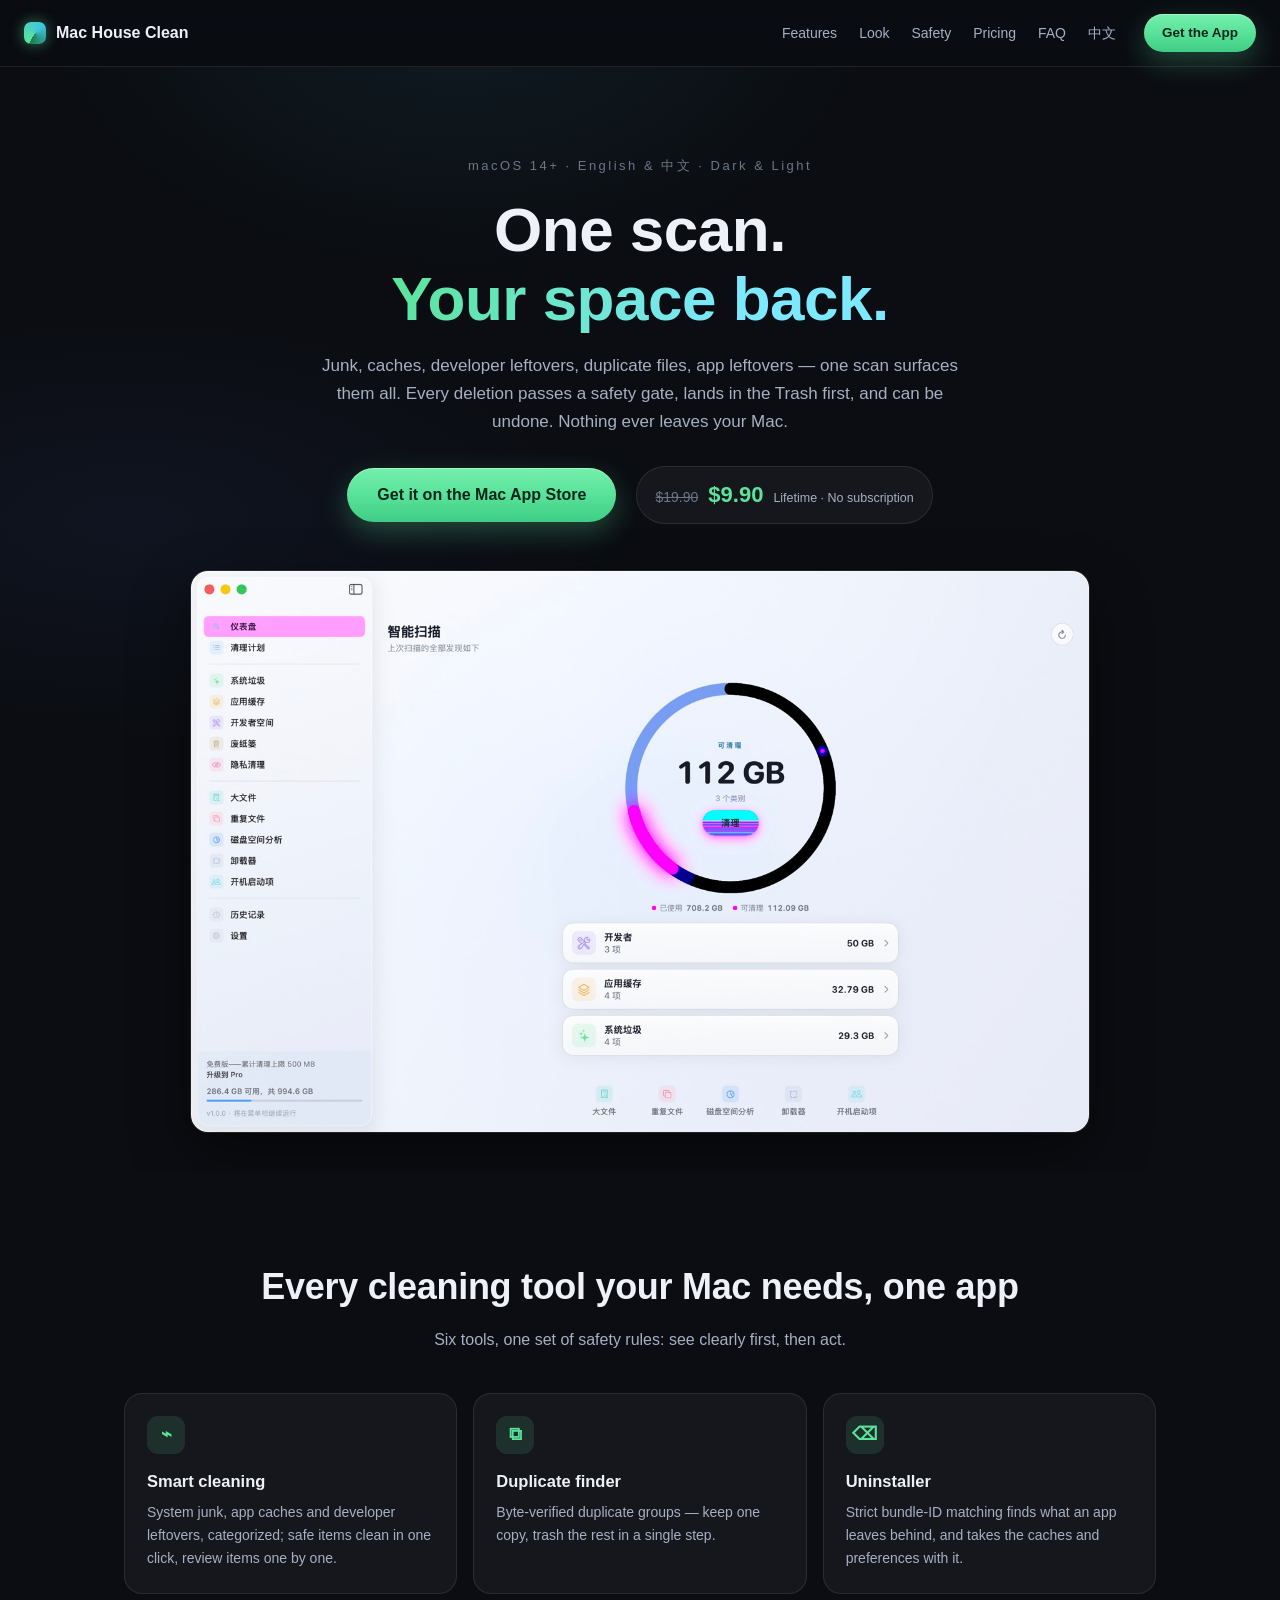
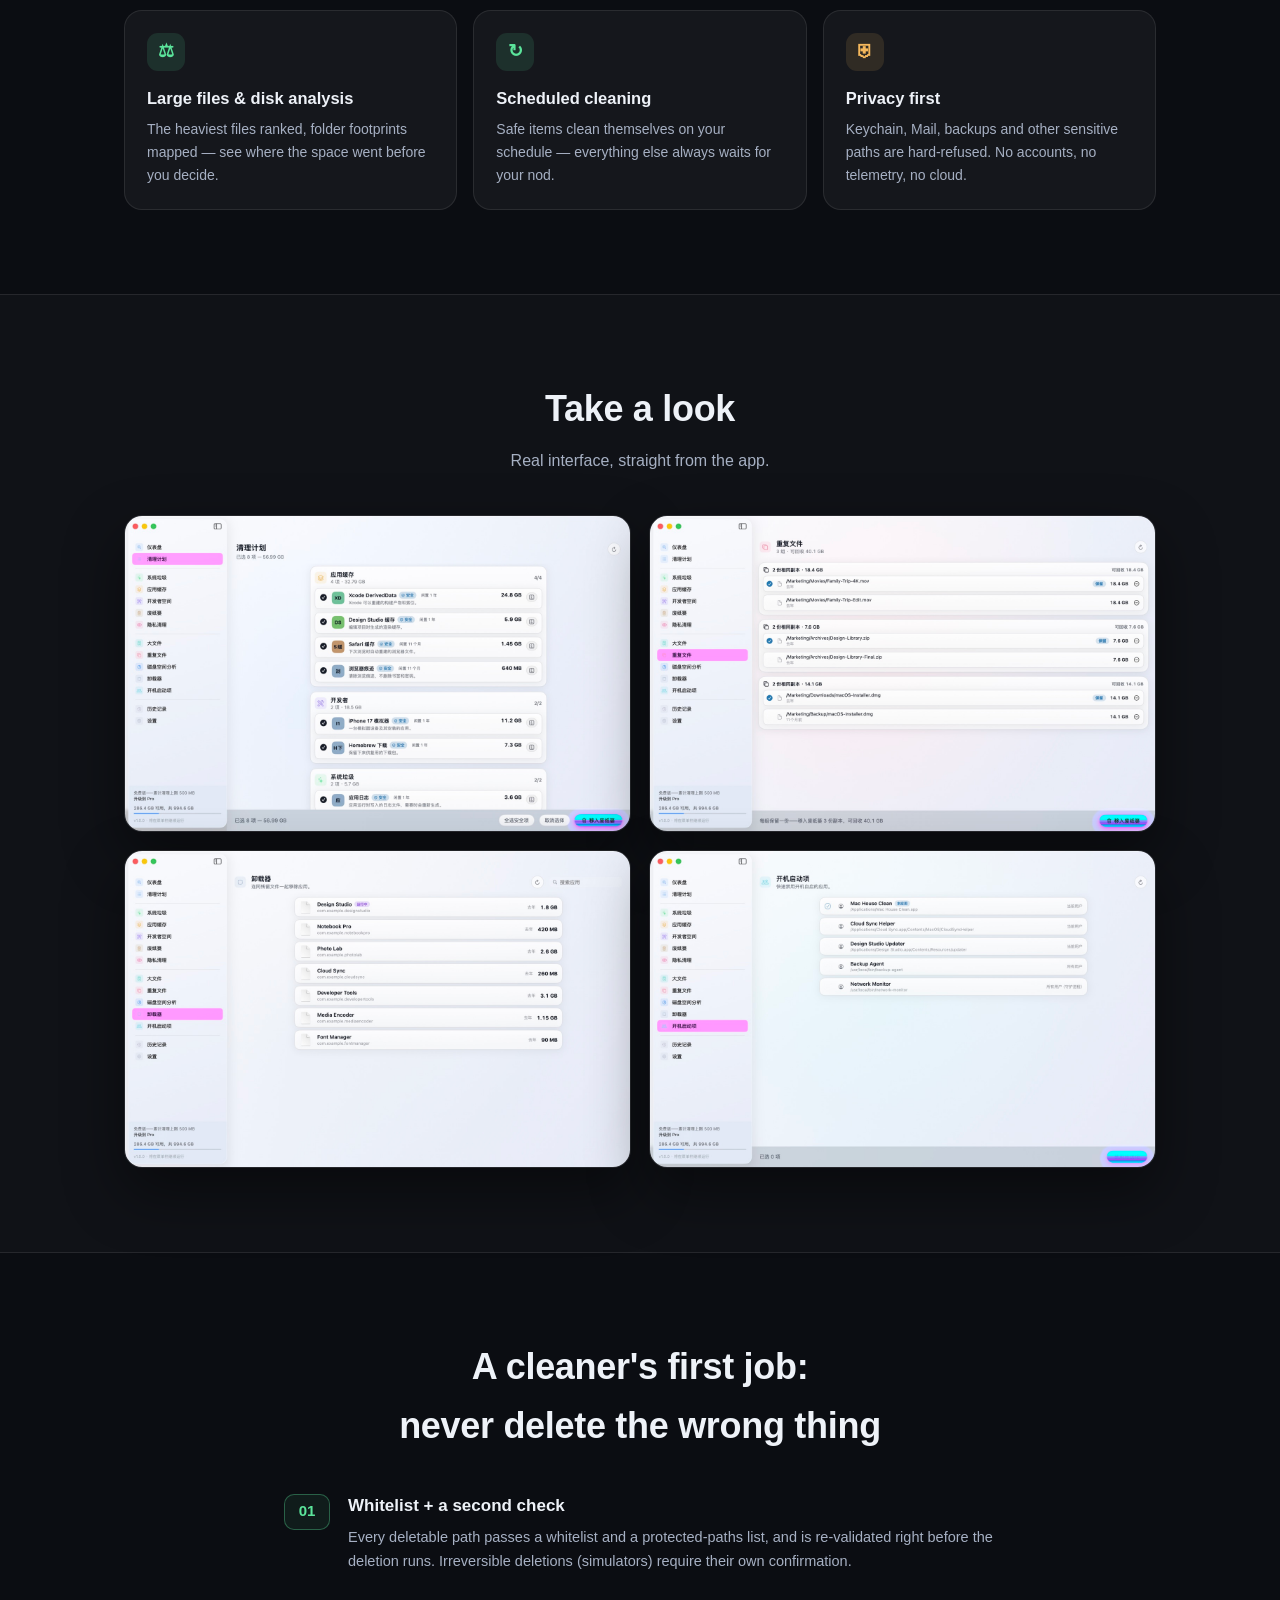
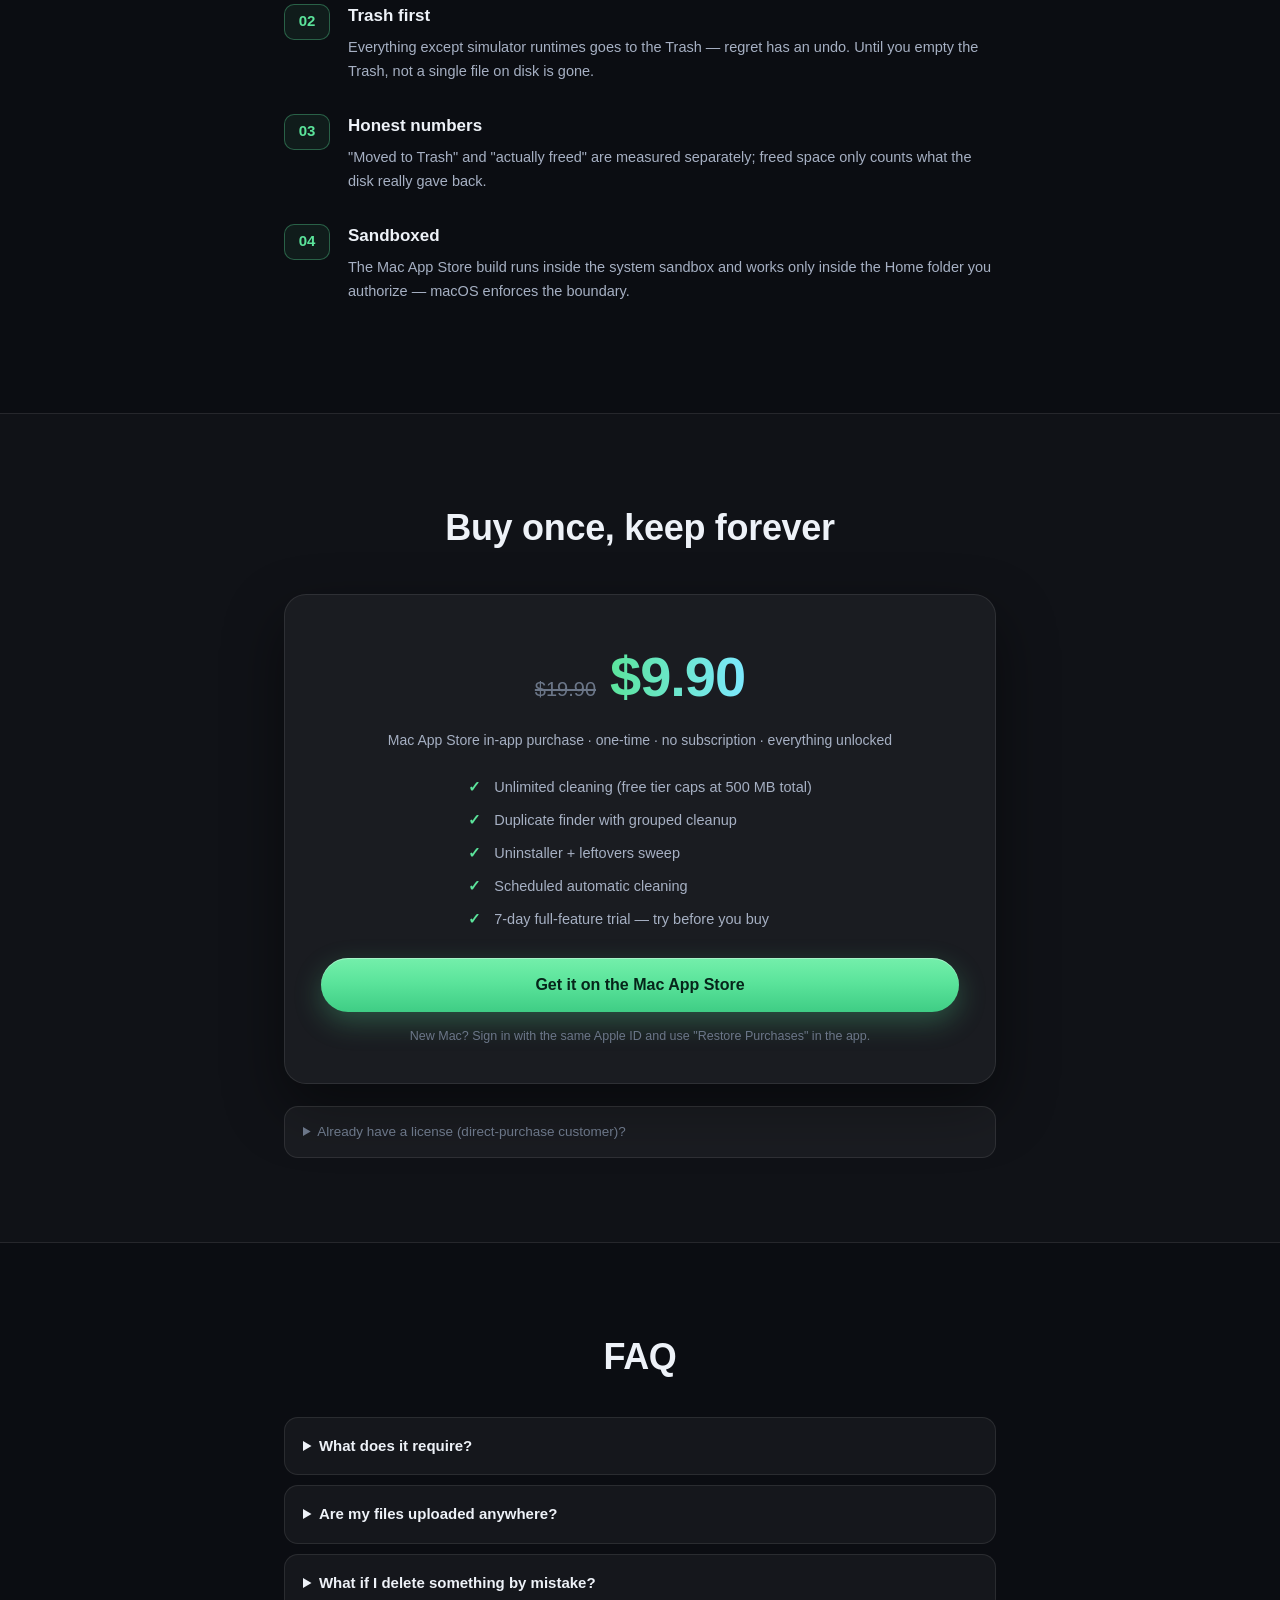
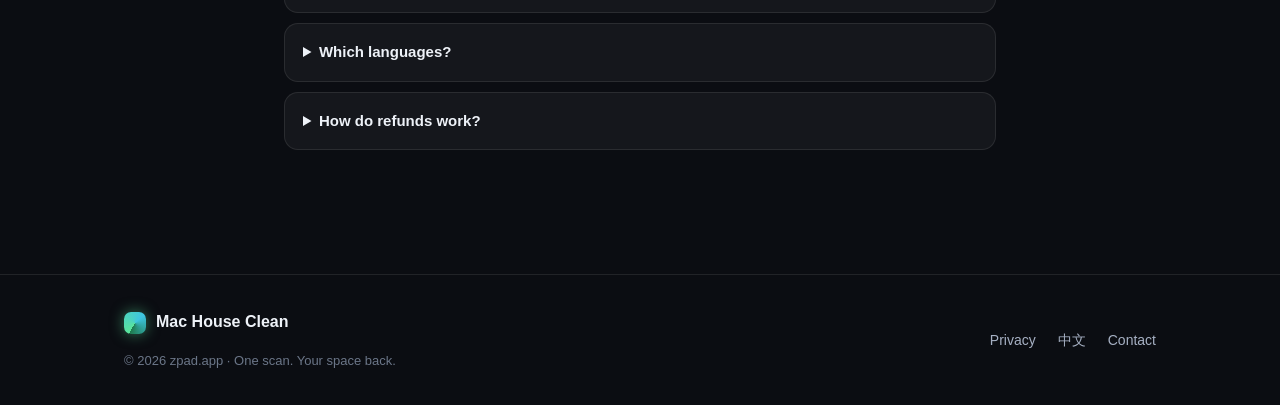
==== en/index.html @ c5e991d0 "site: English edition (en/index + en/privacy), language switcher + hreflang" ====
<!DOCTYPE html>
<html lang="en">
<head>
<meta charset="UTF-8">
<meta name="viewport" content="width=device-width, initial-scale=1.0">
<title>Mac House Clean — One scan. Your space back.</title>
<meta name="description" content="Mac House Clean is a safety-first macOS cleaner: junk & caches, duplicate files, app leftovers and startup items in one scan. $9.90 once, yours forever. Your data never leaves your Mac.">
<link rel="stylesheet" href="../style.css">
<link rel="icon" href="../assets/favicon.svg" type="image/svg+xml">
<link rel="alternate" hreflang="zh-CN" href="https://house-clean.zpad.app/">
<link rel="alternate" hreflang="en" href="https://house-clean.zpad.app/en/">
<link rel="alternate" hreflang="x-default" href="https://house-clean.zpad.app/">
</head>
<body>

<nav class="nav">
  <a class="brand" href="#top">
    <span class="brand-mark" aria-hidden="true"></span>
    <span>Mac House Clean</span>
  </a>
  <div class="nav-links">
    <a href="#features">Features</a>
    <a href="#shots">Look</a>
    <a href="#safety">Safety</a>
    <a href="#pricing">Pricing</a>
    <a href="#faq">FAQ</a>
    <a href="../">中文</a>
  </div>
  <a class="btn btn-primary btn-sm" href="#pricing">Get the App</a>
</nav>

<header class="hero" id="top">
  <div class="hero-glow" aria-hidden="true"></div>
  <div class="container hero-inner">
    <p class="eyebrow">macOS 14+ · English &amp; 中文 · Dark &amp; Light</p>
    <h1>One scan.<br><span class="grad">Your space back.</span></h1>
    <p class="lede">Junk, caches, developer leftovers, duplicate files, app leftovers — one scan surfaces them all.
    Every deletion passes a safety gate, lands in the Trash first, and can be undone. Nothing ever leaves your Mac.</p>
    <div class="hero-cta">
      <!-- TODO(app-store): replace with the real App Store link once approved -->
      <a class="btn btn-primary btn-lg" href="https://apps.apple.com/app/machouseclean" rel="noopener">
        Get it on the Mac App Store
      </a>
      <span class="price-badge">
        <s>$19.90</s><strong>$9.90</strong><em>Lifetime · No subscription</em>
      </span>
    </div>
    <figure class="hero-shot">
      <img src="../assets/01-dashboard.jpg" alt="Mac House Clean main window: a central ring gauge showing disk usage and cleanable space" width="1440" height="900" loading="eager">
    </figure>
  </div>
</header>

<main>

<section class="section" id="features">
  <div class="container">
    <h2>Every cleaning tool your Mac needs, one app</h2>
    <p class="section-sub">Six tools, one set of safety rules: see clearly first, then act.</p>
    <div class="grid features">
      <article class="card">
        <div class="icon mint">⌁</div>
        <h3>Smart cleaning</h3>
        <p>System junk, app caches and developer leftovers, categorized; safe items clean in one click, review items one by one.</p>
      </article>
      <article class="card">
        <div class="icon mint">⧉</div>
        <h3>Duplicate finder</h3>
        <p>Byte-verified duplicate groups — keep one copy, trash the rest in a single step.</p>
      </article>
      <article class="card">
        <div class="icon mint">⌫</div>
        <h3>Uninstaller</h3>
        <p>Strict bundle-ID matching finds what an app leaves behind, and takes the caches and preferences with it.</p>
      </article>
      <article class="card">
        <div class="icon mint">⚖</div>
        <h3>Large files &amp; disk analysis</h3>
        <p>The heaviest files ranked, folder footprints mapped — see where the space went before you decide.</p>
      </article>
      <article class="card">
        <div class="icon mint">↻</div>
        <h3>Scheduled cleaning</h3>
        <p>Safe items clean themselves on your schedule — everything else always waits for your nod.</p>
      </article>
      <article class="card">
        <div class="icon amber">⛨</div>
        <h3>Privacy first</h3>
        <p>Keychain, Mail, backups and other sensitive paths are hard-refused. No accounts, no telemetry, no cloud.</p>
      </article>
    </div>
  </div>
</section>

<section class="section section-alt" id="shots">
  <div class="container">
    <h2>Take a look</h2>
    <p class="section-sub">Real interface, straight from the app.</p>
    <div class="shots">
      <figure class="shot"><img src="../assets/02-clean-plan.jpg" alt="Clean plan: cleanable items and sizes grouped by category" loading="lazy"></figure>
      <figure class="shot"><img src="../assets/05-duplicates.jpg" alt="Duplicates: byte-verified grouped list" loading="lazy"></figure>
      <figure class="shot"><img src="../assets/06-uninstaller.jpg" alt="Uninstaller: app list with leftover-file preview" loading="lazy"></figure>
      <figure class="shot"><img src="../assets/07-startup-items.jpg" alt="Startup items: launch-service toggles" loading="lazy"></figure>
    </div>
  </div>
</section>

<section class="section" id="safety">
  <div class="container narrow">
    <h2>A cleaner's first job:<br>never delete the wrong thing</h2>
    <ol class="safety-list">
      <li>
        <h3>Whitelist + a second check</h3>
        <p>Every deletable path passes a whitelist and a protected-paths list, and is re-validated right before the deletion runs. Irreversible deletions (simulators) require their own confirmation.</p>
      </li>
      <li>
        <h3>Trash first</h3>
        <p>Everything except simulator runtimes goes to the Trash — regret has an undo. Until you empty the Trash, not a single file on disk is gone.</p>
      </li>
      <li>
        <h3>Honest numbers</h3>
        <p>"Moved to Trash" and "actually freed" are measured separately; freed space only counts what the disk really gave back.</p>
      </li>
      <li>
        <h3>Sandboxed</h3>
        <p>The Mac App Store build runs inside the system sandbox and works only inside the Home folder you authorize — macOS enforces the boundary.</p>
      </li>
    </ol>
  </div>
</section>

<section class="section section-alt" id="pricing">
  <div class="container narrow">
    <h2>Buy once, keep forever</h2>
    <div class="pricing-card">
      <div class="pricing-price">
        <s class="anchor">$19.90</s>
        <span class="now">$9.90</span>
      </div>
      <p class="pricing-note">Mac App Store in-app purchase · one-time · no subscription · everything unlocked</p>
      <ul class="pricing-list">
        <li>Unlimited cleaning (free tier caps at 500 MB total)</li>
        <li>Duplicate finder with grouped cleanup</li>
        <li>Uninstaller + leftovers sweep</li>
        <li>Scheduled automatic cleaning</li>
        <li>7-day full-feature trial — try before you buy</li>
      </ul>
      <!-- TODO(app-store): replace with the real App Store link once approved -->
      <a class="btn btn-primary btn-lg btn-block" href="https://apps.apple.com/app/machouseclean" rel="noopener">Get it on the Mac App Store</a>
      <p class="pricing-fine">New Mac? Sign in with the same Apple ID and use "Restore Purchases" in the app.</p>
    </div>
    <details class="license-hint">
      <summary>Already have a license (direct-purchase customer)?</summary>
      <p>Open the app → Settings → License, expand "Already have a license?", send the displayed <strong>device code</strong> to support to receive your key, then paste it to activate. The key is bound to that Mac's device code only.</p>
    </details>
  </div>
</section>

<section class="section" id="faq">
  <div class="container narrow">
    <h2>FAQ</h2>
    <div class="faq">
      <details>
        <summary>What does it require?</summary>
        <p>macOS 14 (Sonoma) or later, Apple Silicon or Intel.</p>
      </details>
      <details>
        <summary>Are my files uploaded anywhere?</summary>
        <p>No. The app has no data-collection network calls; scanning, cleaning and history all happen on your machine. Purchases go through Apple's App Store — we never see your payment details.</p>
      </details>
      <details>
        <summary>What if I delete something by mistake?</summary>
        <p>Nearly everything goes to the Trash first — drag it back out. Only iOS simulator runtimes (rebuilt on demand) are deleted directly, each with its own explicit confirmation.</p>
      </details>
      <details>
        <summary>Which languages?</summary>
        <p>English and Simplified Chinese, following your system language.</p>
      </details>
      <details>
        <summary>How do refunds work?</summary>
        <p>Purchases go through the App Store, so refunds follow Apple's standard process: reportaproblem.apple.com.</p>
      </details>
    </div>
  </div>
</section>

</main>

<footer class="footer">
  <div class="container footer-inner">
    <div>
      <a class="brand" href="#top">
        <span class="brand-mark" aria-hidden="true"></span>
        <span>Mac House Clean</span>
      </a>
      <p class="footer-note">© 2026 zpad.app · One scan. Your space back.</p>
    </div>
    <div class="footer-links">
      <a href="privacy.html">Privacy</a>
      <a href="../">中文</a>
      <!-- TODO(contact): replace with the real support email -->
      <a href="mailto:support@zpad.app">Contact</a>
    </div>
  </div>
</footer>

</body>
</html>
---- style.css ----
/* Mac House Clean — house-clean.zpad.app
   深空画布 + 薄荷强调，与 App 内设计语言一致。 */

:root {
  --space: #0b0d12;
  --space-2: #11141c;
  --panel: rgba(255, 255, 255, 0.045);
  --panel-strong: rgba(255, 255, 255, 0.08);
  --hairline: rgba(255, 255, 255, 0.09);
  --text: #eef2f8;
  --text-dim: #a6b0c3;
  --text-faint: #6b7688;
  --mint: #5be49b;
  --mint-deep: #1e7a4c;
  --amber: #f5b85c;
  --radius: 18px;
  --shadow: 0 24px 60px rgba(0, 0, 0, 0.45);
}

* { box-sizing: border-box; }

html { scroll-behavior: smooth; }

body {
  margin: 0;
  background:
    radial-gradient(1200px 500px at 70% -10%, rgba(91, 228, 155, 0.09), transparent 60%),
    radial-gradient(900px 400px at 10% 10%, rgba(74, 111, 220, 0.07), transparent 55%),
    var(--space);
  color: var(--text);
  font-family: -apple-system, BlinkMacSystemFont, "SF Pro Text", "PingFang SC",
    "Hiragino Sans GB", "Microsoft YaHei", "Segoe UI", sans-serif;
  line-height: 1.65;
  -webkit-font-smoothing: antialiased;
}

.container { max-width: 1080px; margin: 0 auto; padding: 0 24px; }
.container.narrow { max-width: 760px; }

/* ---------- Nav ---------- */

.nav {
  position: sticky; top: 0; z-index: 20;
  display: flex; align-items: center; gap: 28px;
  padding: 14px 24px;
  background: rgba(11, 13, 18, 0.72);
  backdrop-filter: blur(18px);
  -webkit-backdrop-filter: blur(18px);
  border-bottom: 1px solid var(--hairline);
}

.brand {
  display: inline-flex; align-items: center; gap: 10px;
  color: var(--text); text-decoration: none; font-weight: 700;
}

.brand-mark {
  width: 22px; height: 22px; border-radius: 7px;
  background: conic-gradient(from 210deg, var(--mint), #3ec5e0 55%, var(--mint-deep));
  box-shadow: 0 0 14px rgba(91, 228, 155, 0.5);
}

.nav-links { display: flex; gap: 22px; margin-left: auto; }
.nav-links a { color: var(--text-dim); text-decoration: none; font-size: 14px; }
.nav-links a:hover { color: var(--text); }

/* ---------- Buttons ---------- */

.btn {
  display: inline-flex; align-items: center; justify-content: center;
  border-radius: 999px; text-decoration: none; font-weight: 600;
  transition: transform 0.18s ease, box-shadow 0.18s ease, background 0.18s ease;
}

.btn-primary {
  color: #06251a;
  background: linear-gradient(180deg, #74efab, var(--mint) 45%, #3fcd85);
  box-shadow: 0 1px 0 rgba(255, 255, 255, 0.35) inset,
    0 10px 28px rgba(91, 228, 155, 0.28);
}
.btn-primary:hover { transform: translateY(-1px); box-shadow: 0 1px 0 rgba(255,255,255,0.4) inset, 0 14px 34px rgba(91, 228, 155, 0.4); }

.btn-sm { padding: 8px 18px; font-size: 13.5px; }
.btn-lg { padding: 14px 30px; font-size: 16px; }
.btn-block { width: 100%; }

/* ---------- Hero ---------- */

.hero { position: relative; overflow: hidden; padding: 88px 0 40px; }

.hero-glow {
  position: absolute; inset: -40% -20% auto; height: 640px; pointer-events: none;
  background:
    radial-gradient(420px 300px at 62% 34%, rgba(91, 228, 155, 0.16), transparent 70%),
    radial-gradient(600px 380px at 40% 60%, rgba(62, 197, 224, 0.08), transparent 70%);
}

.hero-inner { position: relative; text-align: center; }

.eyebrow {
  margin: 0 0 18px; color: var(--text-faint);
  font-size: 13px; letter-spacing: 2.5px;
}

h1 {
  margin: 0 0 18px; font-size: clamp(38px, 6vw, 62px);
  line-height: 1.12; font-weight: 800; letter-spacing: -0.5px;
}

.grad {
  background: linear-gradient(92deg, var(--mint), #7de9ff 70%);
  -webkit-background-clip: text; background-clip: text; color: transparent;
}

.lede {
  margin: 0 auto 30px; max-width: 640px;
  color: var(--text-dim); font-size: 17px;
}

.hero-cta { display: flex; align-items: center; justify-content: center; gap: 20px; flex-wrap: wrap; }

.price-badge {
  display: inline-flex; align-items: baseline; gap: 10px;
  padding: 10px 18px; border-radius: 999px;
  background: var(--panel); border: 1px solid var(--hairline);
  font-size: 14px;
}
.price-badge s { color: var(--text-faint); }
.price-badge strong { color: var(--mint); font-size: 22px; }
.price-badge em { color: var(--text-dim); font-style: normal; font-size: 12.5px; }

.hero-shot { margin: 46px auto 0; max-width: 900px; }
.hero-shot img, .shot img {
  display: block; width: 100%; height: auto;
  border-radius: var(--radius);
  border: 1px solid var(--hairline);
  box-shadow: var(--shadow);
}

/* ---------- Sections ---------- */

.section { padding: 84px 0; }
.section-alt { background: rgba(255, 255, 255, 0.018); border-block: 1px solid var(--hairline); }

h2 {
  margin: 0 0 10px; font-size: clamp(26px, 3.4vw, 36px);
  font-weight: 800; letter-spacing: -0.3px; text-align: center;
}

.section-sub { margin: 0 0 40px; text-align: center; color: var(--text-dim); }

/* Features */

.grid.features {
  display: grid; grid-template-columns: repeat(3, 1fr); gap: 16px;
}

.card {
  background: var(--panel);
  border: 1px solid var(--hairline);
  border-radius: var(--radius);
  padding: 22px;
  transition: background 0.2s ease, transform 0.2s ease;
}
.card:hover { background: var(--panel-strong); transform: translateY(-2px); }

.card h3 { margin: 14px 0 6px; font-size: 16.5px; }
.card p { margin: 0; color: var(--text-dim); font-size: 14px; }

.icon {
  width: 38px; height: 38px; border-radius: 11px;
  display: flex; align-items: center; justify-content: center;
  font-size: 18px; font-weight: 700;
}
.icon.mint { color: var(--mint); background: rgba(91, 228, 155, 0.12); }
.icon.amber { color: var(--amber); background: rgba(245, 184, 92, 0.12); }

/* Shots */

.shots { display: grid; grid-template-columns: 1fr 1fr; gap: 18px; }
.shot { margin: 0; }

/* Safety */

.safety-list { margin: 36px 0 0; padding: 0; list-style: none; counter-reset: item; }
.safety-list li {
  counter-increment: item;
  position: relative; padding: 0 0 26px 64px;
}
.safety-list li::before {
  content: counter(item, decimal-leading-zero);
  position: absolute; left: 0; top: 2px;
  font-size: 15px; font-weight: 800; color: var(--mint);
  border: 1px solid rgba(91, 228, 155, 0.35); border-radius: 10px;
  width: 44px; height: 34px; display: flex; align-items: center; justify-content: center;
  background: rgba(91, 228, 155, 0.07);
}
.safety-list h3 { margin: 2px 0 6px; font-size: 17px; }
.safety-list p { margin: 0; color: var(--text-dim); font-size: 14.5px; }

/* Pricing */

.pricing-card {
  margin-top: 36px; padding: 36px;
  background: var(--panel); border: 1px solid var(--hairline);
  border-radius: 22px; box-shadow: var(--shadow);
  text-align: center;
}

.pricing-price { display: flex; align-items: baseline; justify-content: center; gap: 14px; }
.pricing-price .anchor { color: var(--text-faint); font-size: 20px; }
.pricing-price .now {
  font-size: 56px; font-weight: 800; letter-spacing: -1px;
  background: linear-gradient(92deg, var(--mint), #7de9ff);
  -webkit-background-clip: text; background-clip: text; color: transparent;
}

.pricing-note { margin: 6px 0 22px; color: var(--text-dim); font-size: 14px; }

.pricing-list {
  margin: 0 auto 26px; padding: 0; list-style: none;
  display: inline-grid; gap: 9px; text-align: left; font-size: 14.5px;
}
.pricing-list li { padding-left: 26px; position: relative; color: var(--text-dim); }
.pricing-list li::before {
  content: "✓"; position: absolute; left: 0; color: var(--mint); font-weight: 700;
}

.pricing-fine { margin: 14px 0 0; color: var(--text-faint); font-size: 12.5px; }

.license-hint { margin-top: 22px; text-align: left; }
.license-hint summary {
  cursor: pointer; color: var(--text-faint); font-size: 13.5px;
  padding: 10px 0;
}
.license-hint summary:hover { color: var(--text-dim); }
.license-hint p { margin: 0 0 10px; color: var(--text-dim); font-size: 14px; }
.license-hint strong { color: var(--text); }

/* FAQ */

.faq { margin-top: 30px; display: grid; gap: 10px; }
.faq details, .license-hint {
  background: var(--panel); border: 1px solid var(--hairline); border-radius: 14px;
  padding: 4px 18px;
}
.faq summary { cursor: pointer; font-weight: 600; font-size: 15px; padding: 12px 0; }
.faq summary:hover { color: var(--mint); }
.faq p { margin: 0 0 14px; color: var(--text-dim); font-size: 14.5px; }

/* Footer */

.footer { border-top: 1px solid var(--hairline); padding: 34px 0; margin-top: 40px; }
.footer-inner { display: flex; align-items: center; justify-content: space-between; gap: 20px; flex-wrap: wrap; }
.footer-note { margin: 8px 0 0; color: var(--text-faint); font-size: 13px; }
.footer-links { display: flex; gap: 22px; }
.footer-links a { color: var(--text-dim); text-decoration: none; font-size: 14px; }
.footer-links a:hover { color: var(--text); }

/* ---------- Responsive ---------- */

@media (max-width: 860px) {
  .grid.features { grid-template-columns: 1fr 1fr; }
  .shots { grid-template-columns: 1fr; }
  .nav-links { display: none; }
}

@media (max-width: 560px) {
  .grid.features { grid-template-columns: 1fr; }
  .section { padding: 60px 0; }
  .hero { padding-top: 56px; }
  .pricing-price .now { font-size: 44px; }
}

@media (prefers-reduced-motion: reduce) {
  html { scroll-behavior: auto; }
  .btn, .card { transition: none; }
}
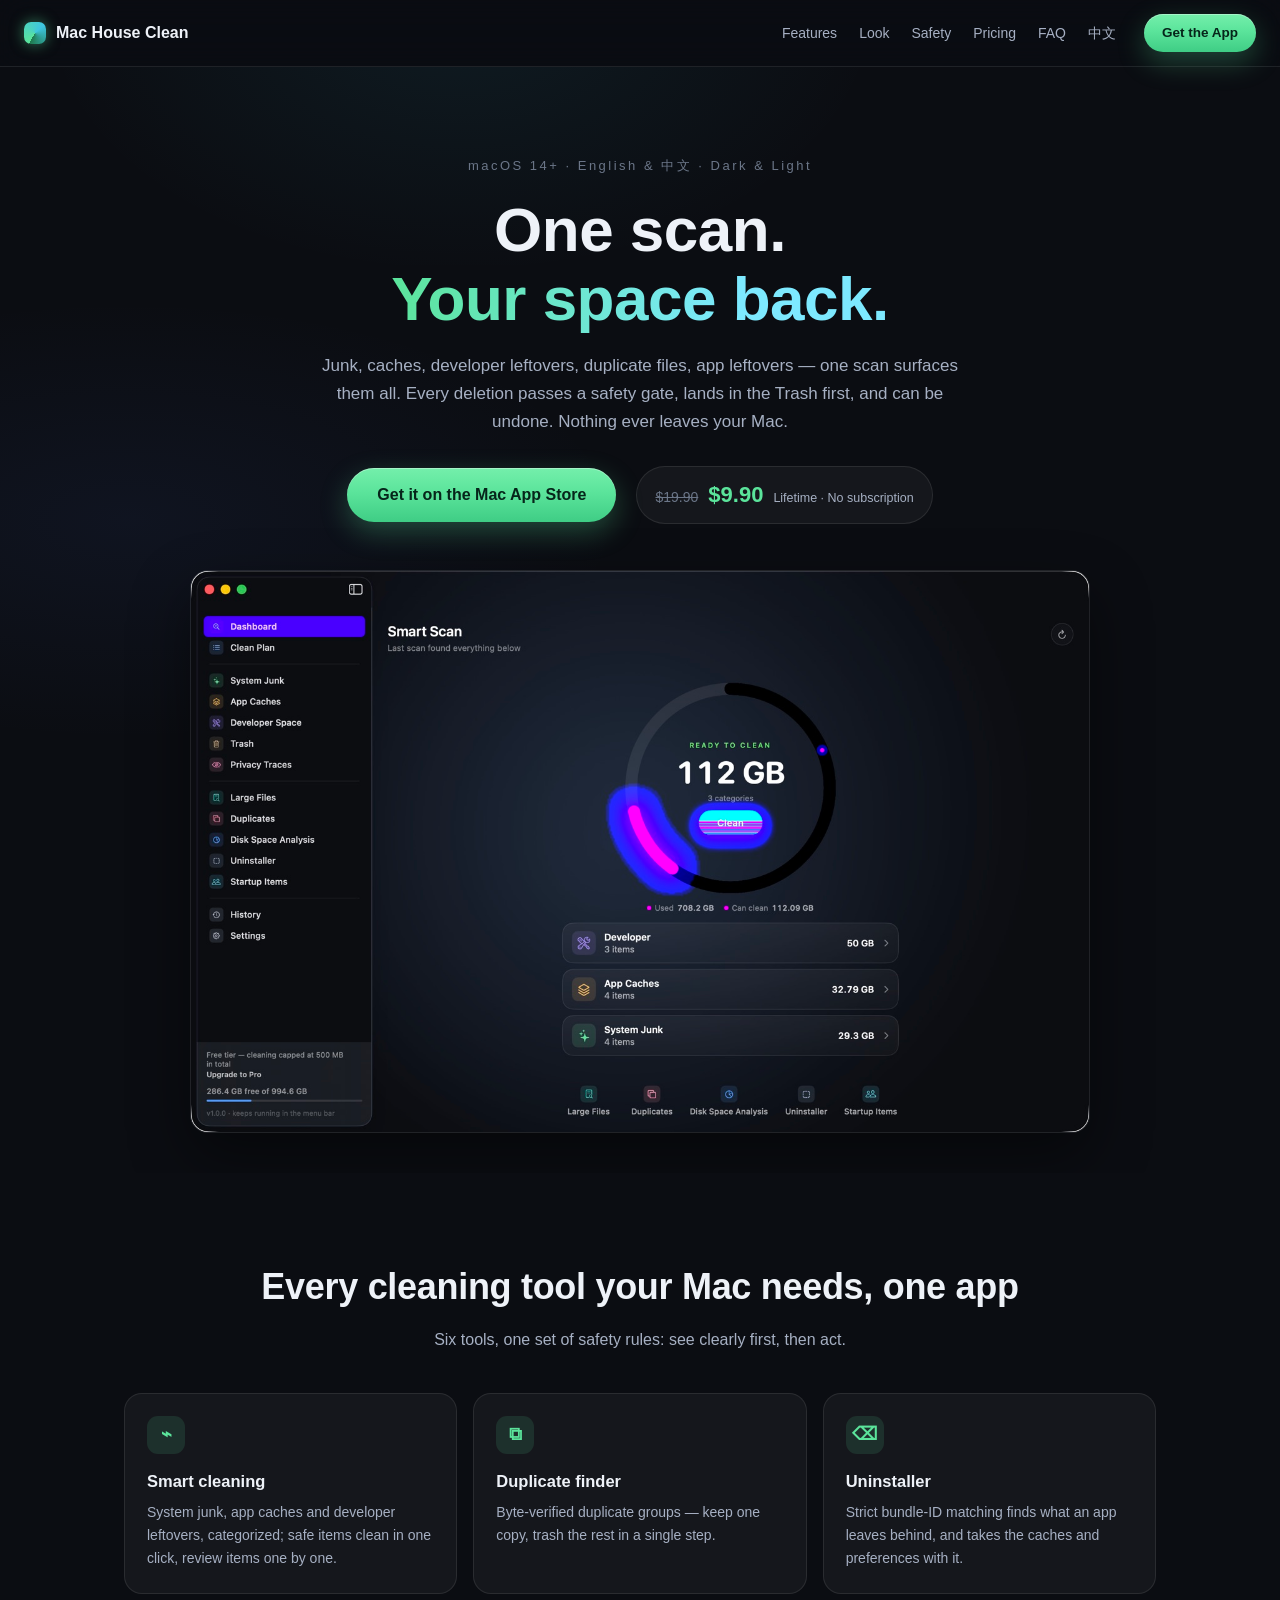
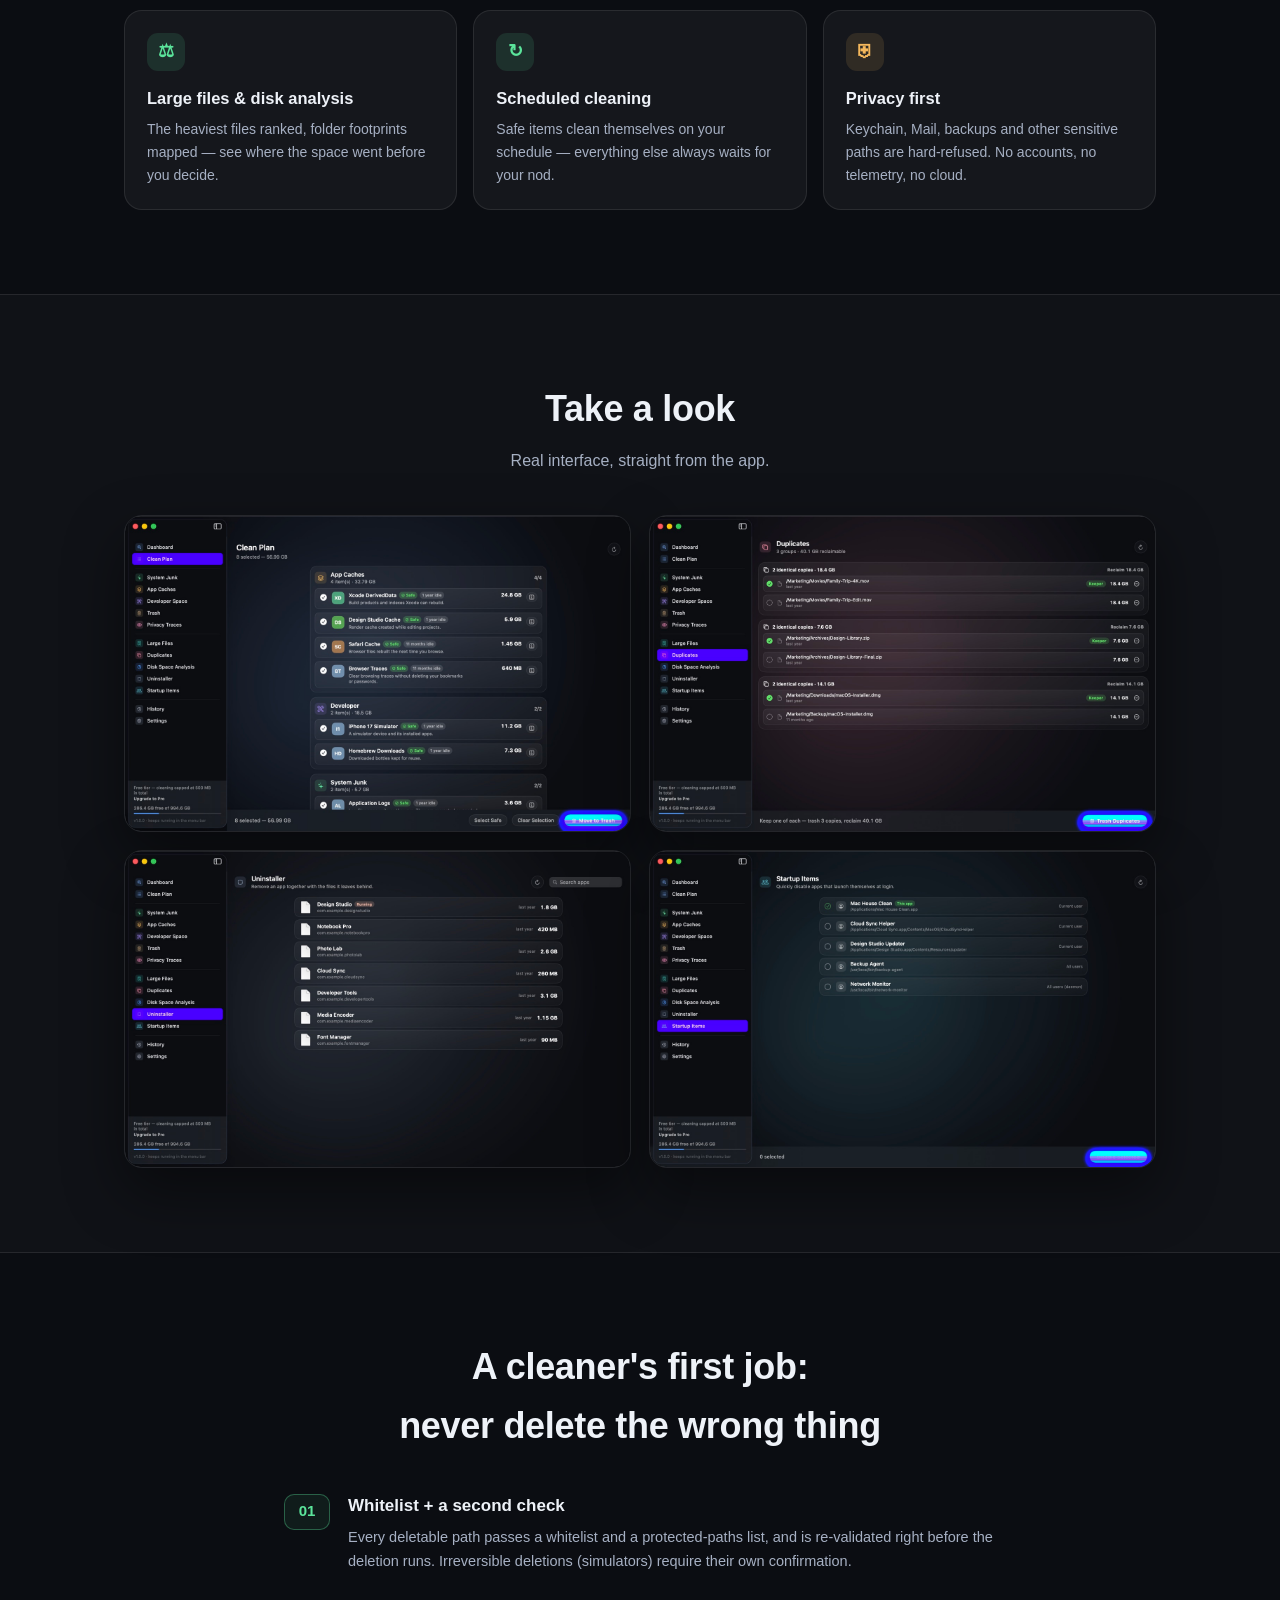
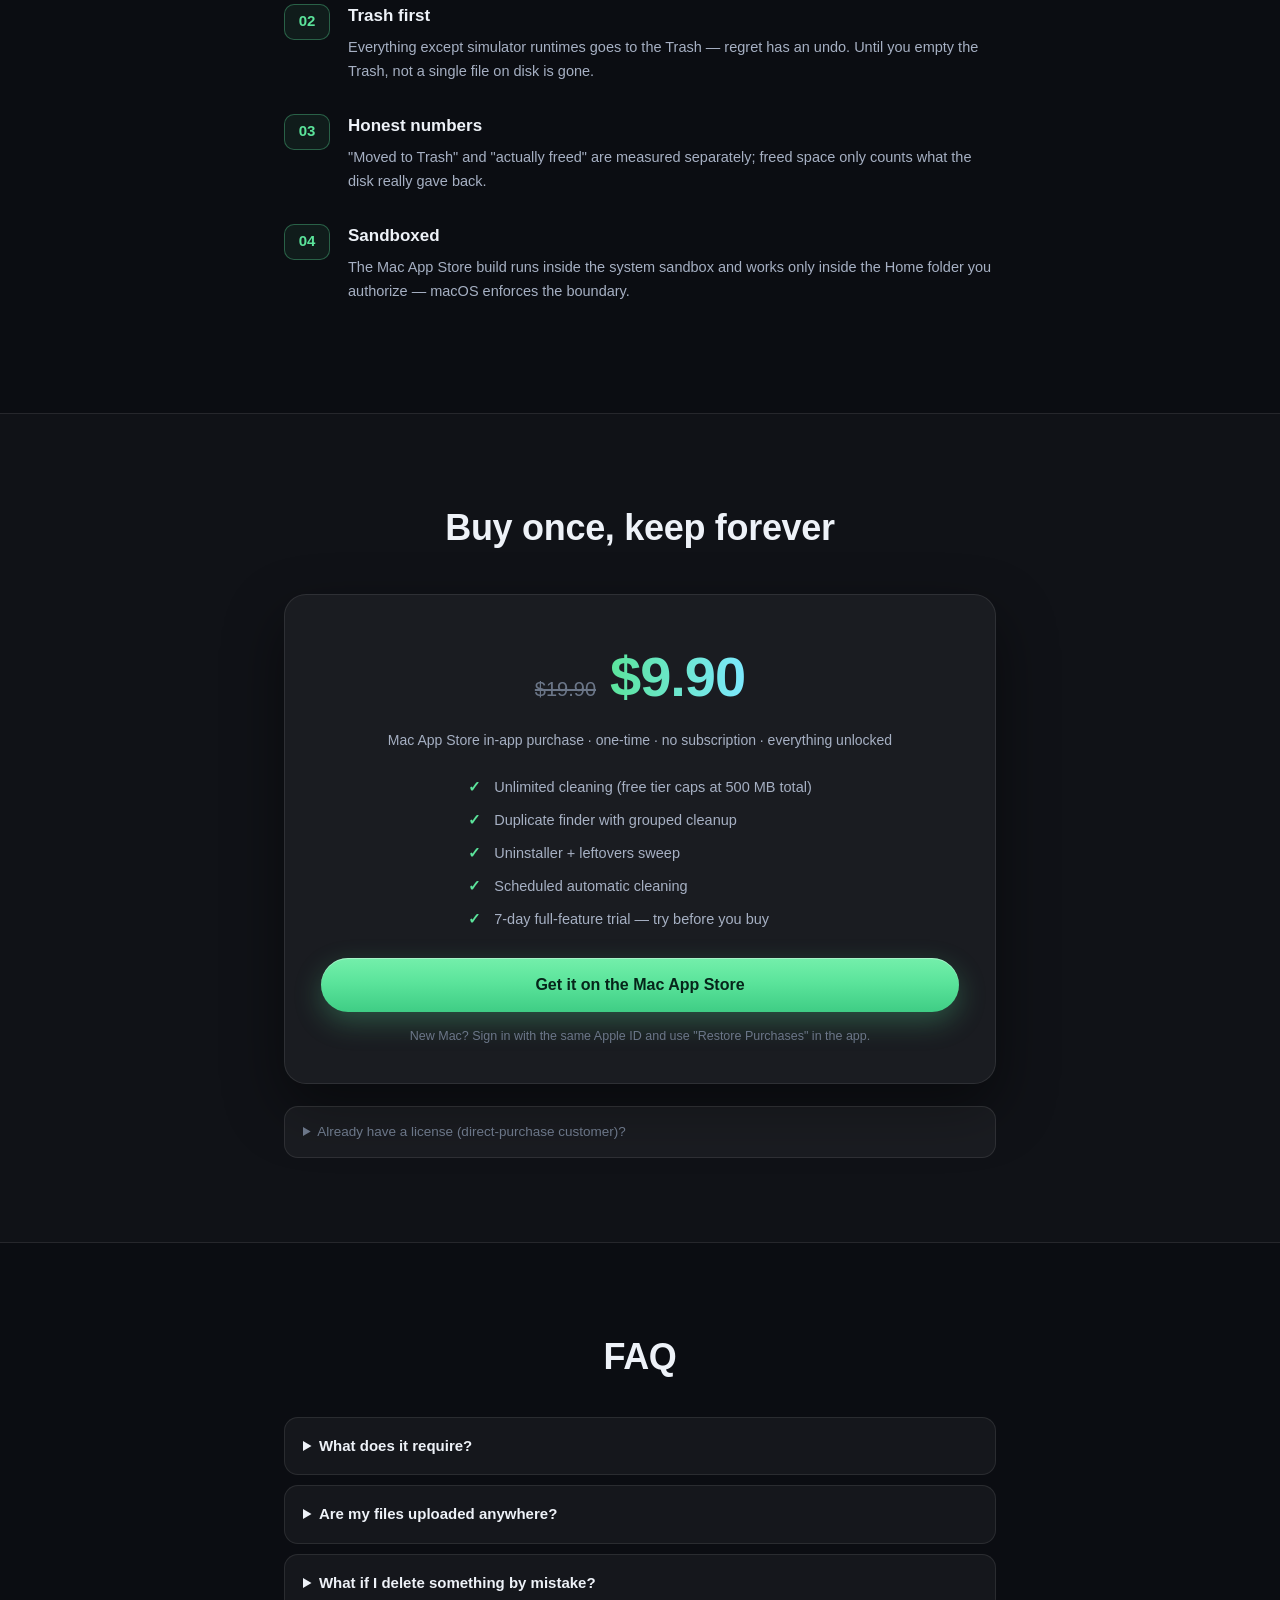
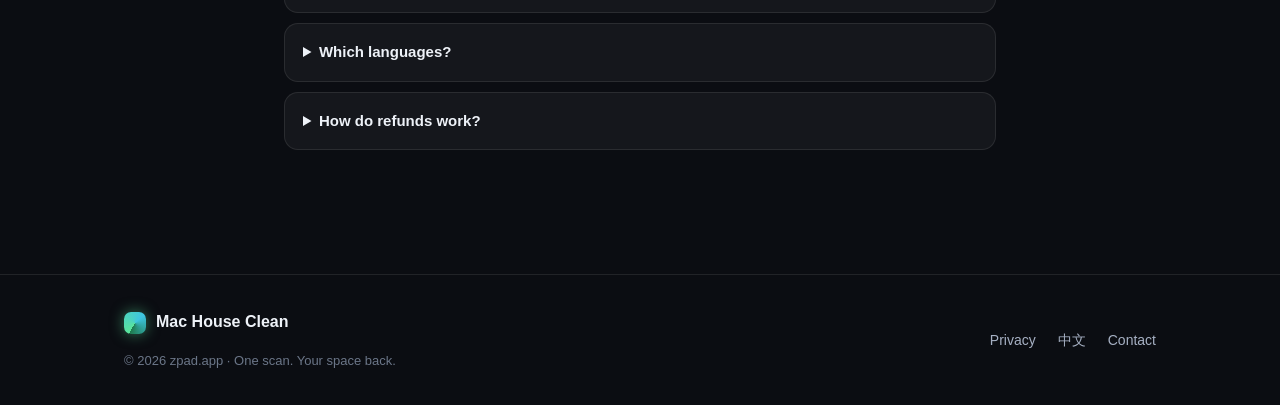
==== commit 9987d21d: "site: dark-mode marketing shots + per-language screenshots + browser-language routing - All hero/gal" ====
--- a/en/index.html
+++ b/en/index.html
@@ -10,6 +10,17 @@
 <link rel="alternate" hreflang="zh-CN" href="https://house-clean.zpad.app/">
 <link rel="alternate" hreflang="en" href="https://house-clean.zpad.app/en/">
 <link rel="alternate" hreflang="x-default" href="https://house-clean.zpad.app/">
+<script>
+(function () {
+  try {
+    if (sessionStorage.getItem("mhc-lang")) return;
+    var langs = (navigator.languages && navigator.languages.length)
+      ? navigator.languages : [navigator.language || "en"];
+    var isZh = langs.some(function (l) { return /^zh/i.test(l || ""); });
+    if (isZh) location.replace("../" + location.search + location.hash);
+  } catch (e) {}
+})();
+</script>
 </head>
 <body>
 
@@ -24,7 +35,7 @@
     <a href="#safety">Safety</a>
     <a href="#pricing">Pricing</a>
     <a href="#faq">FAQ</a>
-    <a href="../">中文</a>
+    <a href="../" onclick="try{sessionStorage.setItem('mhc-lang','1')}catch(e){}">中文</a>
   </div>
   <a class="btn btn-primary btn-sm" href="#pricing">Get the App</a>
 </nav>
@@ -46,7 +57,7 @@
       </span>
     </div>
     <figure class="hero-shot">
-      <img src="../assets/01-dashboard.jpg" alt="Mac House Clean main window: a central ring gauge showing disk usage and cleanable space" width="1440" height="900" loading="eager">
+      <img src="../assets/en/01-dashboard.jpg" alt="Mac House Clean main window: a central ring gauge showing disk usage and cleanable space" width="1440" height="900" loading="eager">
     </figure>
   </div>
 </header>
@@ -97,10 +108,10 @@
     <h2>Take a look</h2>
     <p class="section-sub">Real interface, straight from the app.</p>
     <div class="shots">
-      <figure class="shot"><img src="../assets/02-clean-plan.jpg" alt="Clean plan: cleanable items and sizes grouped by category" loading="lazy"></figure>
-      <figure class="shot"><img src="../assets/05-duplicates.jpg" alt="Duplicates: byte-verified grouped list" loading="lazy"></figure>
-      <figure class="shot"><img src="../assets/06-uninstaller.jpg" alt="Uninstaller: app list with leftover-file preview" loading="lazy"></figure>
-      <figure class="shot"><img src="../assets/07-startup-items.jpg" alt="Startup items: launch-service toggles" loading="lazy"></figure>
+      <figure class="shot"><img src="../assets/en/02-clean-plan.jpg" alt="Clean plan: cleanable items and sizes grouped by category" loading="lazy"></figure>
+      <figure class="shot"><img src="../assets/en/05-duplicates.jpg" alt="Duplicates: byte-verified grouped list" loading="lazy"></figure>
+      <figure class="shot"><img src="../assets/en/06-uninstaller.jpg" alt="Uninstaller: app list with leftover-file preview" loading="lazy"></figure>
+      <figure class="shot"><img src="../assets/en/07-startup-items.jpg" alt="Startup items: launch-service toggles" loading="lazy"></figure>
     </div>
   </div>
 </section>
@@ -197,7 +208,7 @@
     </div>
     <div class="footer-links">
       <a href="privacy.html">Privacy</a>
-      <a href="../">中文</a>
+      <a href="../" onclick="try{sessionStorage.setItem('mhc-lang','1')}catch(e){}">中文</a>
       <!-- TODO(contact): replace with the real support email -->
       <a href="mailto:support@zpad.app">Contact</a>
     </div>
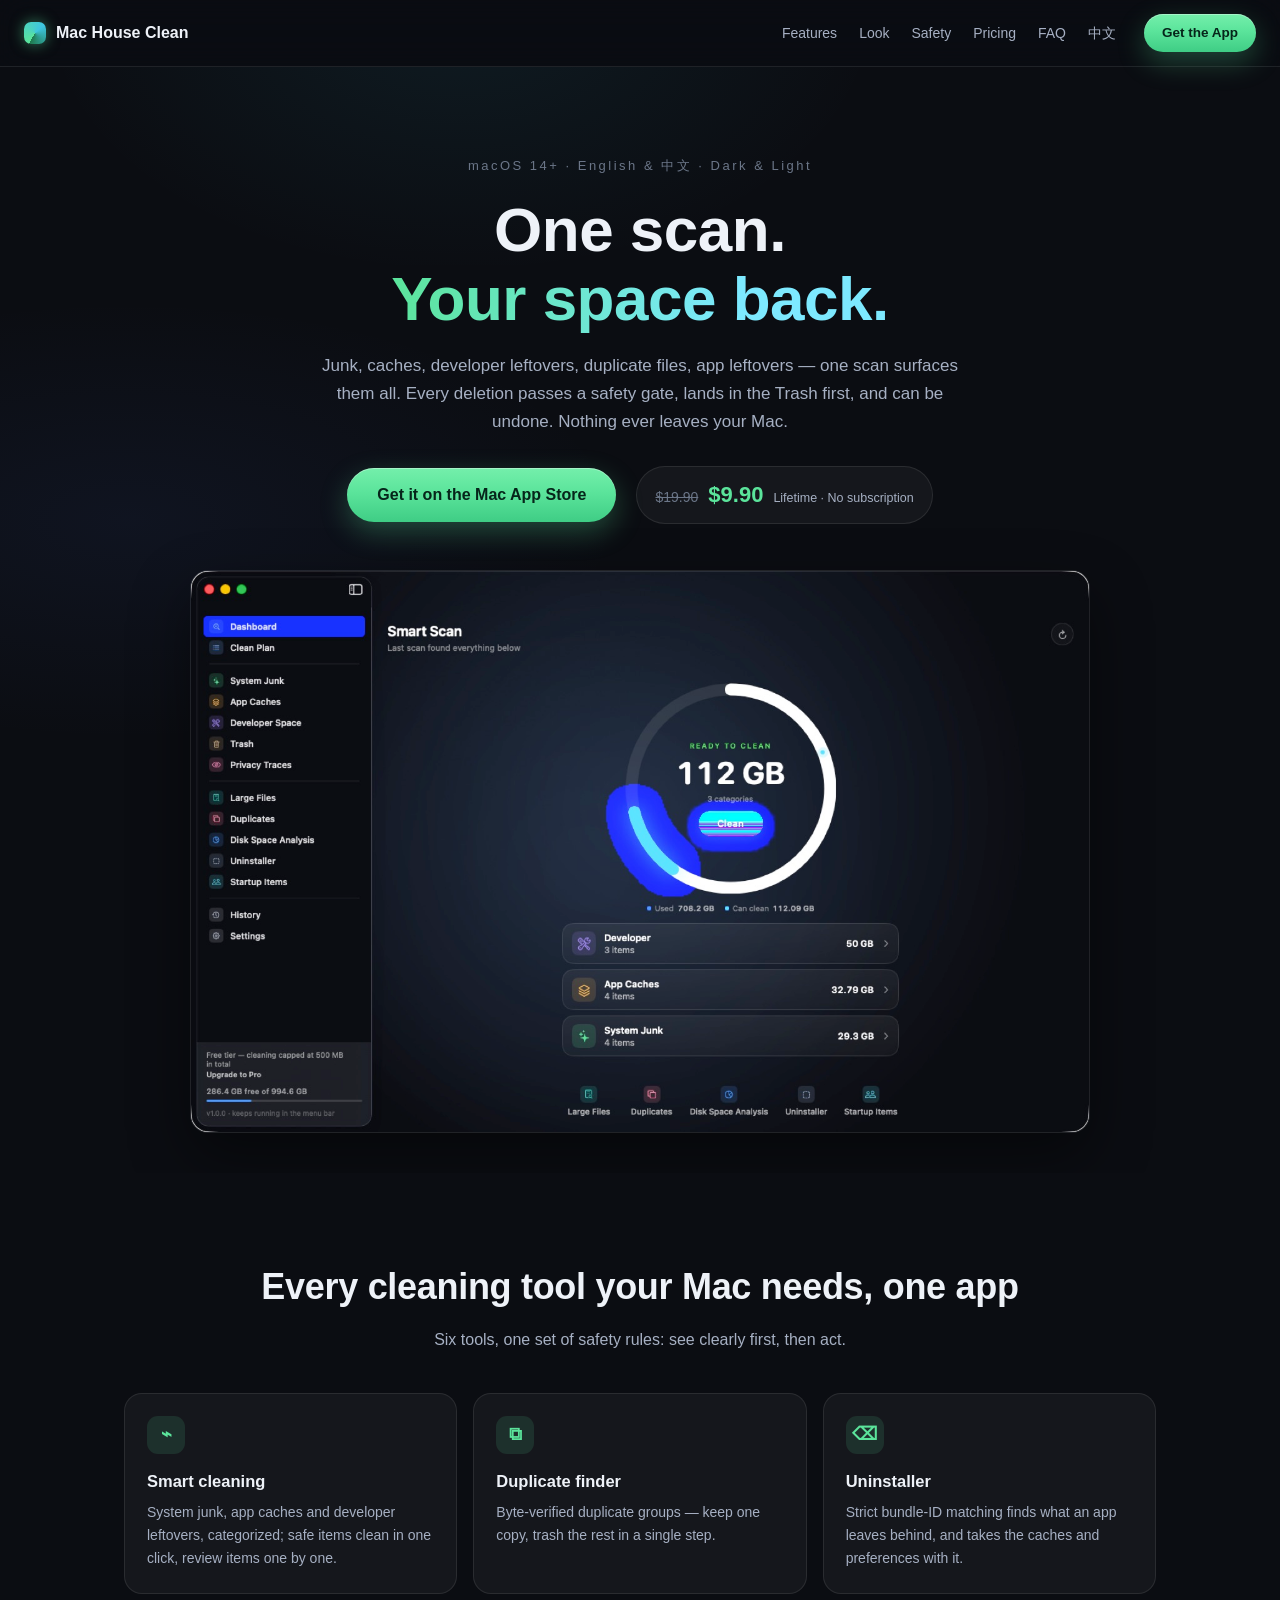
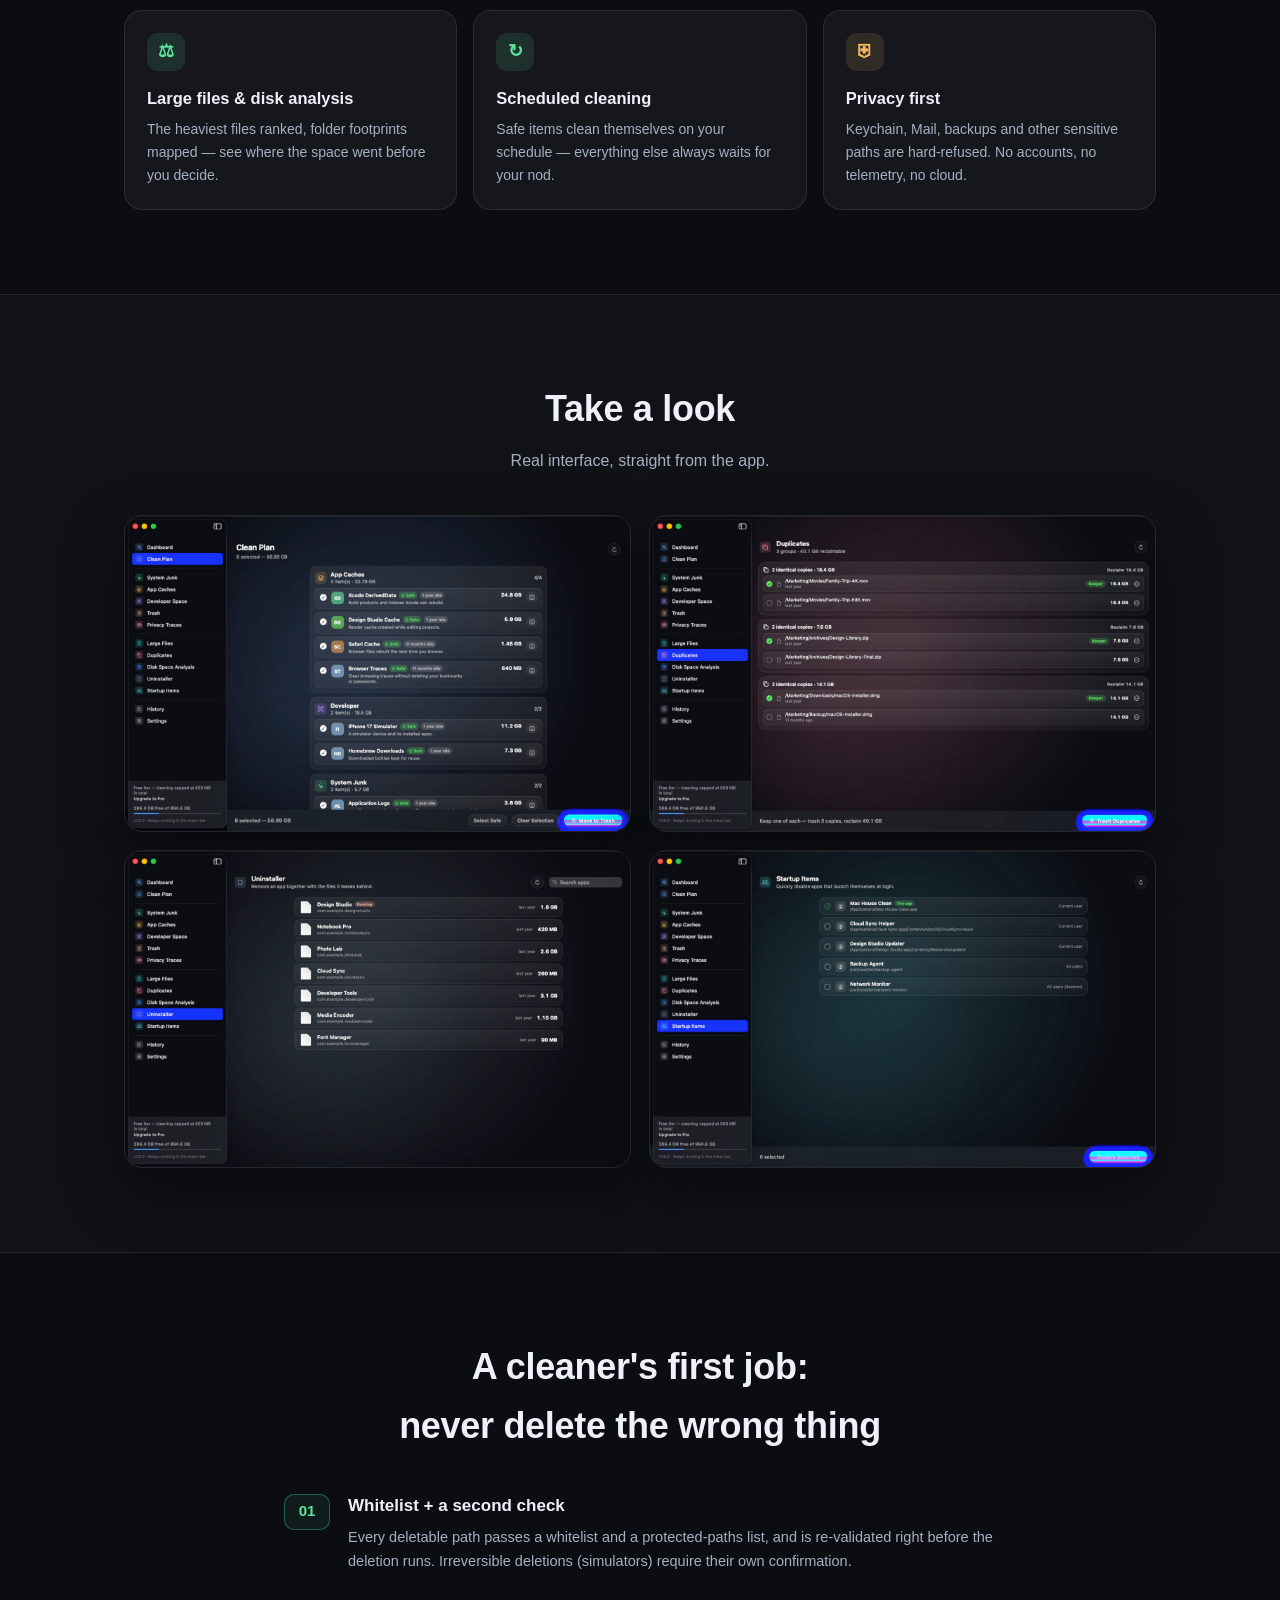
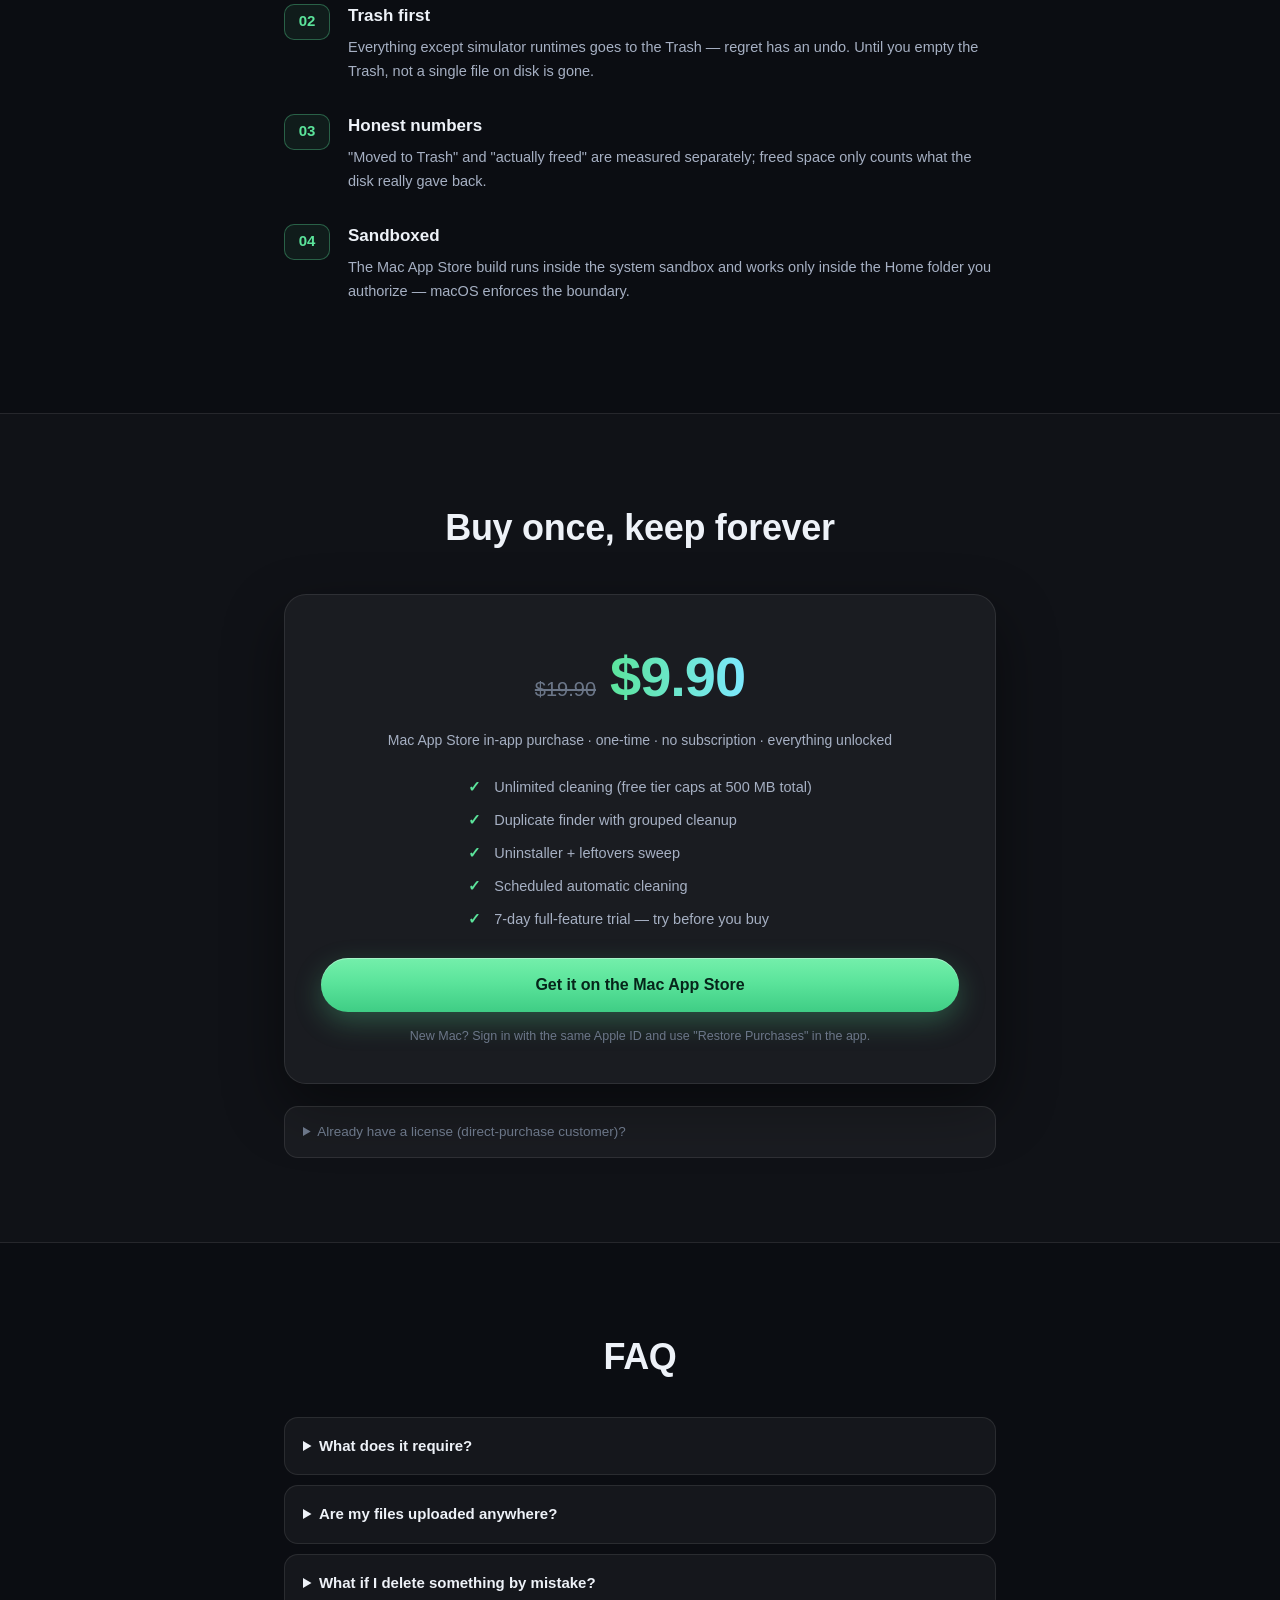
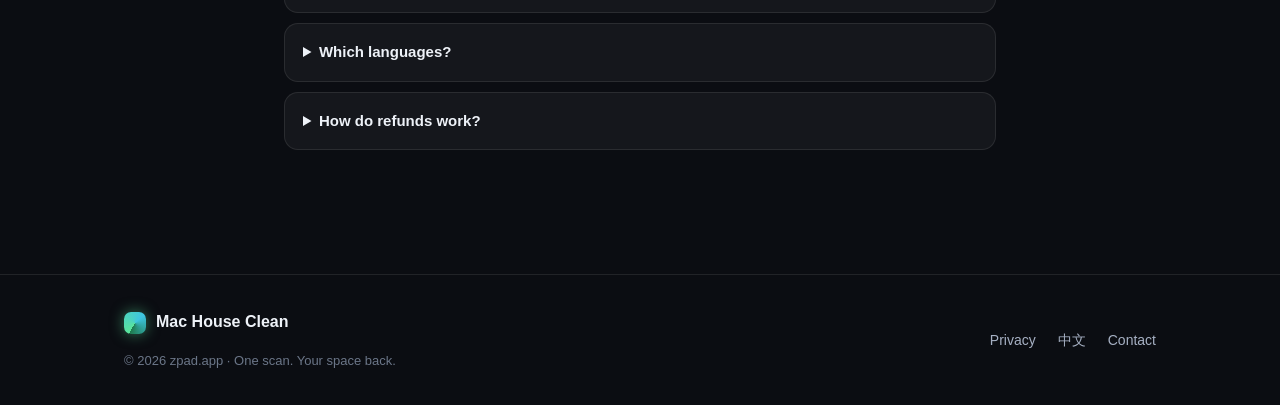
==== commit 462055e9: "site: truly dark screenshots — previous dark set was corrupted by a stale app instance during captur" ====
--- a/en/index.html
+++ b/en/index.html
@@ -57,7 +57,7 @@
       </span>
     </div>
     <figure class="hero-shot">
-      <img src="../assets/en/01-dashboard.jpg" alt="Mac House Clean main window: a central ring gauge showing disk usage and cleanable space" width="1440" height="900" loading="eager">
+      <img src="../assets/en/01-dashboard.jpg?v=dark2" alt="Mac House Clean main window: a central ring gauge showing disk usage and cleanable space" width="1440" height="900" loading="eager">
     </figure>
   </div>
 </header>
@@ -108,10 +108,10 @@
     <h2>Take a look</h2>
     <p class="section-sub">Real interface, straight from the app.</p>
     <div class="shots">
-      <figure class="shot"><img src="../assets/en/02-clean-plan.jpg" alt="Clean plan: cleanable items and sizes grouped by category" loading="lazy"></figure>
-      <figure class="shot"><img src="../assets/en/05-duplicates.jpg" alt="Duplicates: byte-verified grouped list" loading="lazy"></figure>
-      <figure class="shot"><img src="../assets/en/06-uninstaller.jpg" alt="Uninstaller: app list with leftover-file preview" loading="lazy"></figure>
-      <figure class="shot"><img src="../assets/en/07-startup-items.jpg" alt="Startup items: launch-service toggles" loading="lazy"></figure>
+      <figure class="shot"><img src="../assets/en/02-clean-plan.jpg?v=dark2" alt="Clean plan: cleanable items and sizes grouped by category" loading="lazy"></figure>
+      <figure class="shot"><img src="../assets/en/05-duplicates.jpg?v=dark2" alt="Duplicates: byte-verified grouped list" loading="lazy"></figure>
+      <figure class="shot"><img src="../assets/en/06-uninstaller.jpg?v=dark2" alt="Uninstaller: app list with leftover-file preview" loading="lazy"></figure>
+      <figure class="shot"><img src="../assets/en/07-startup-items.jpg?v=dark2" alt="Startup items: launch-service toggles" loading="lazy"></figure>
     </div>
   </div>
 </section>
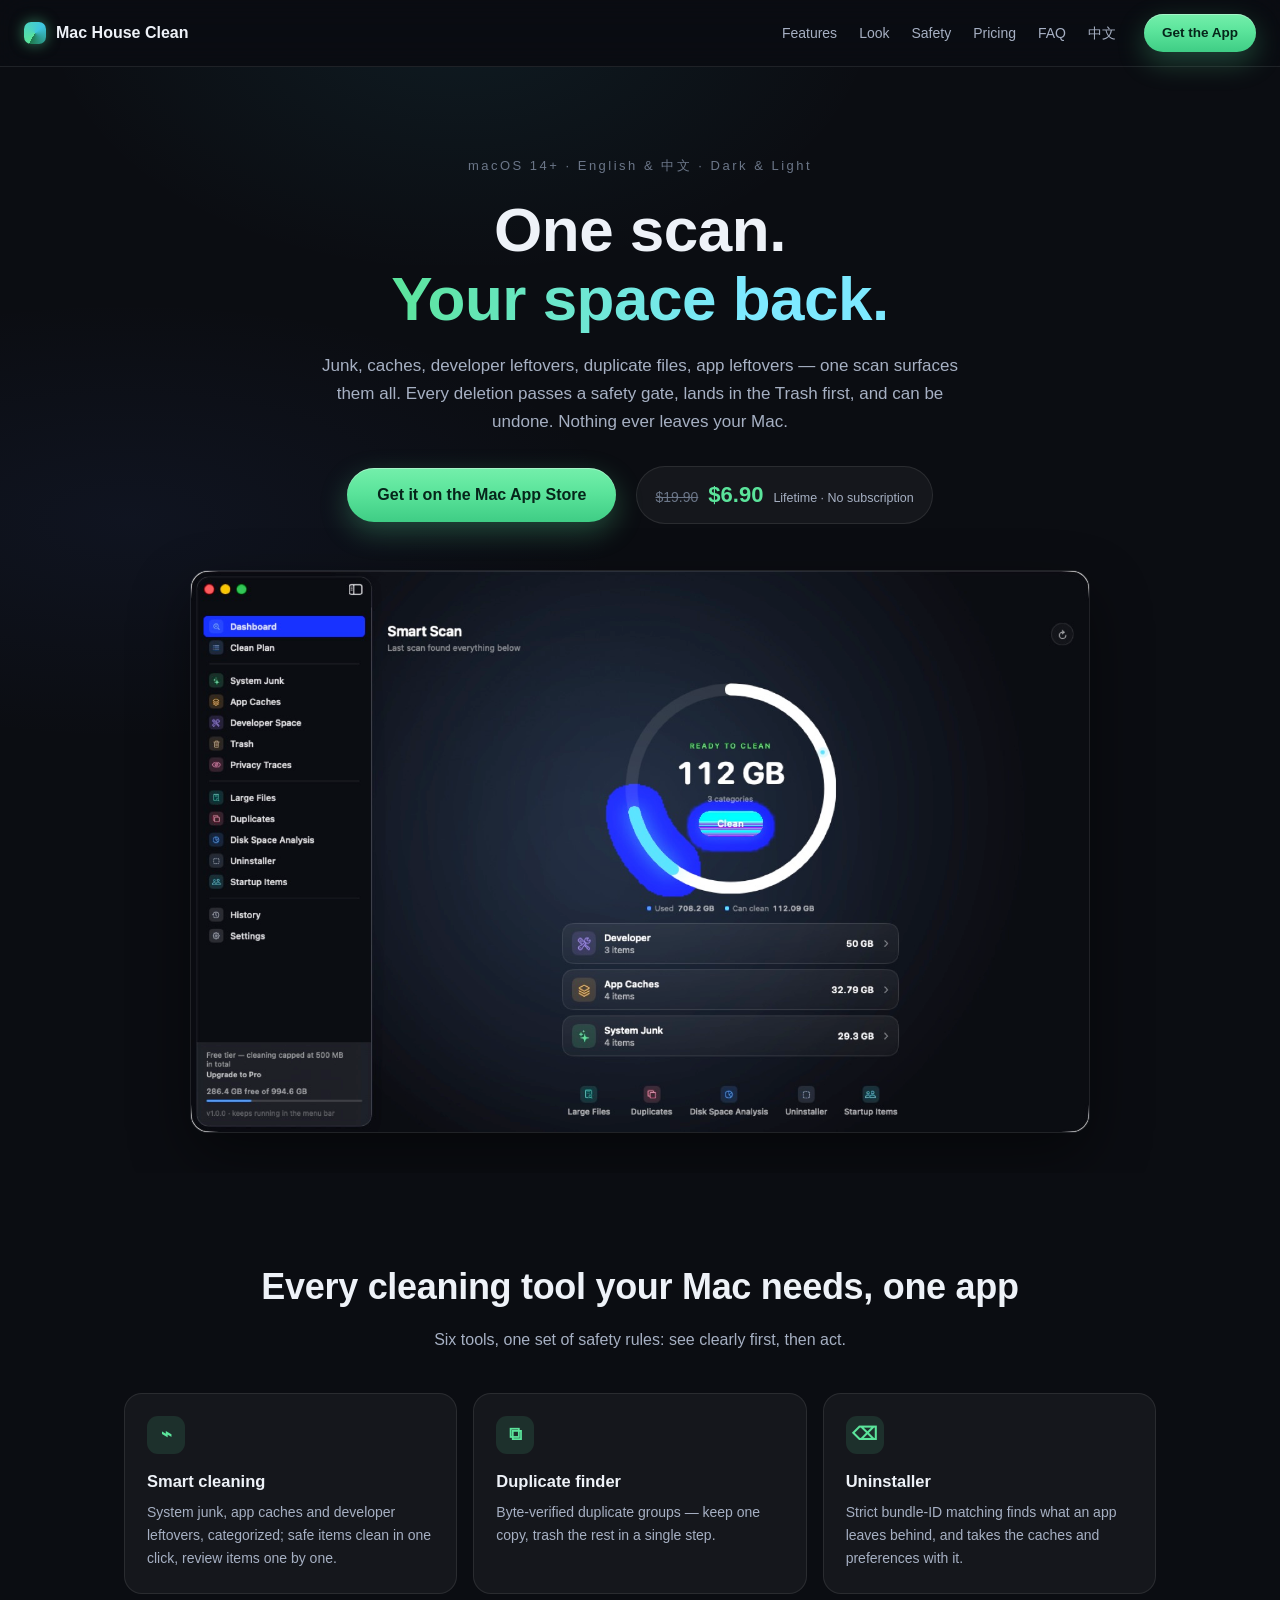
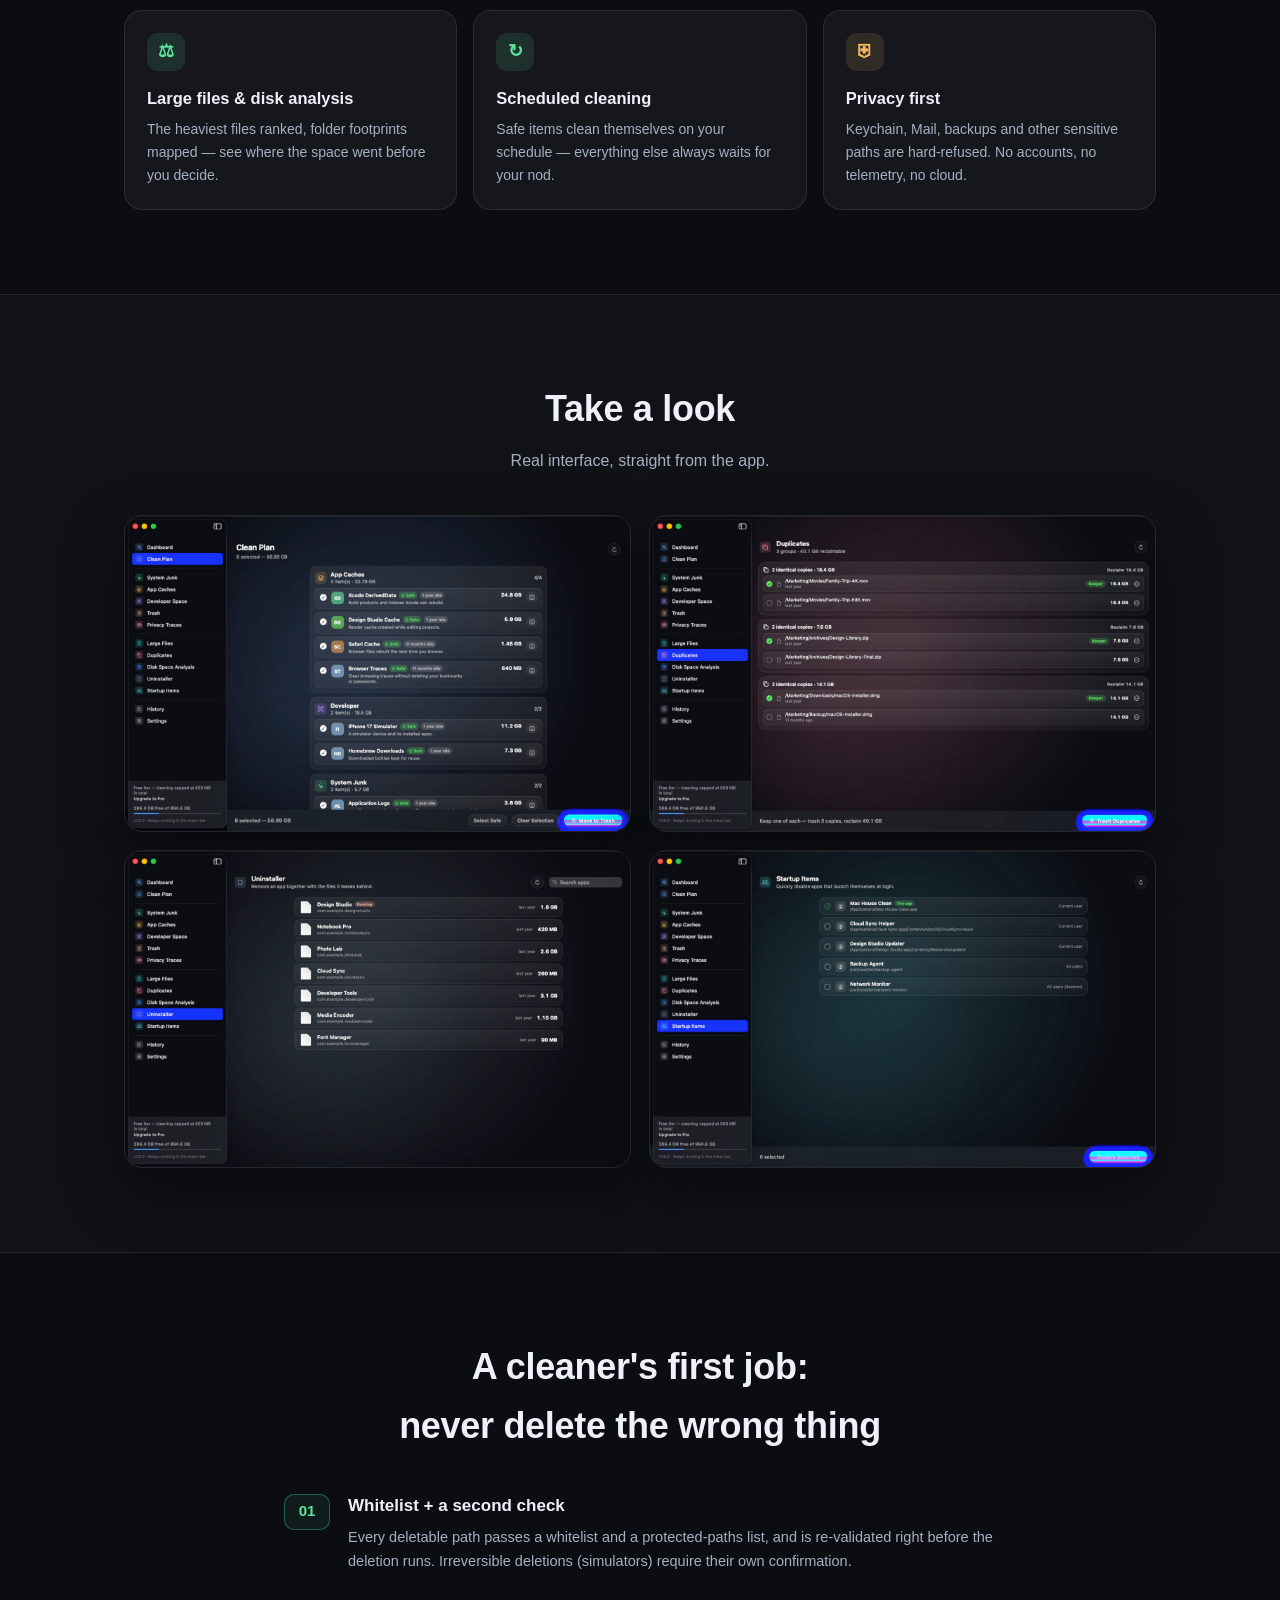
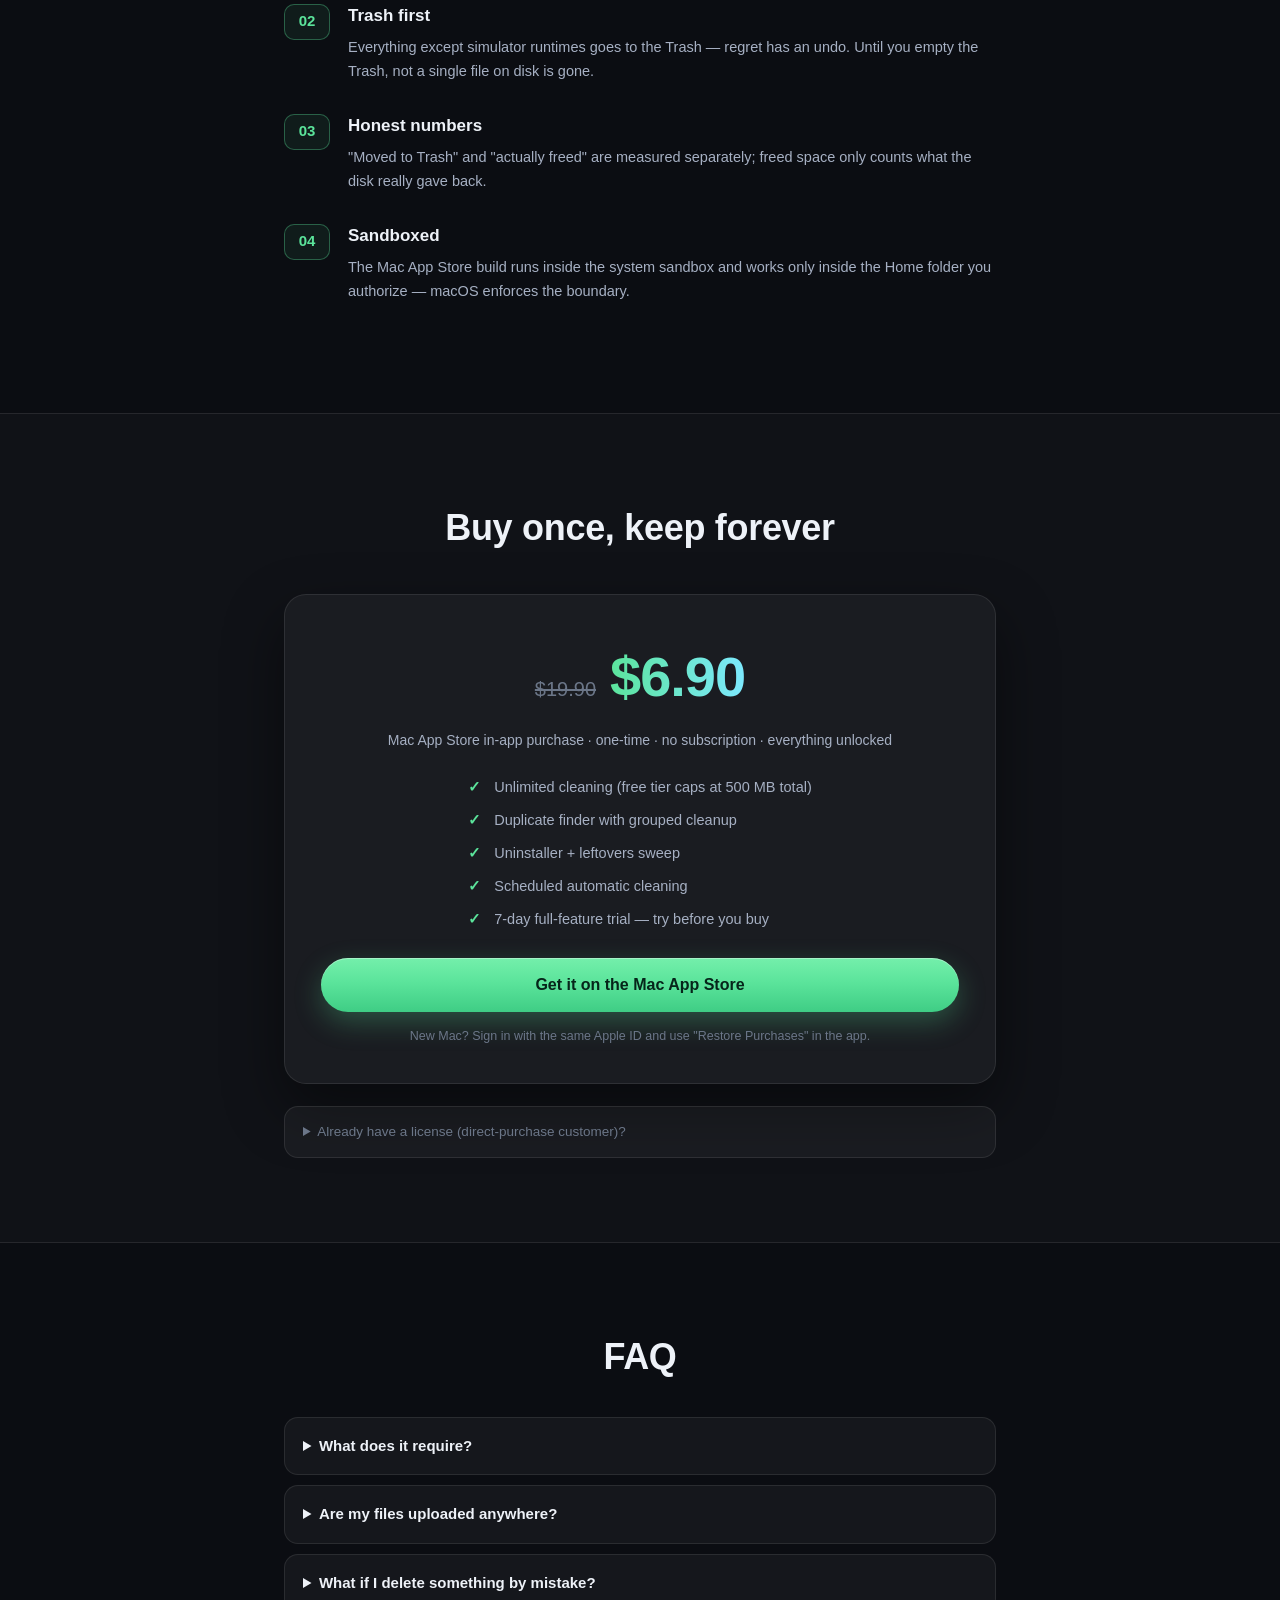
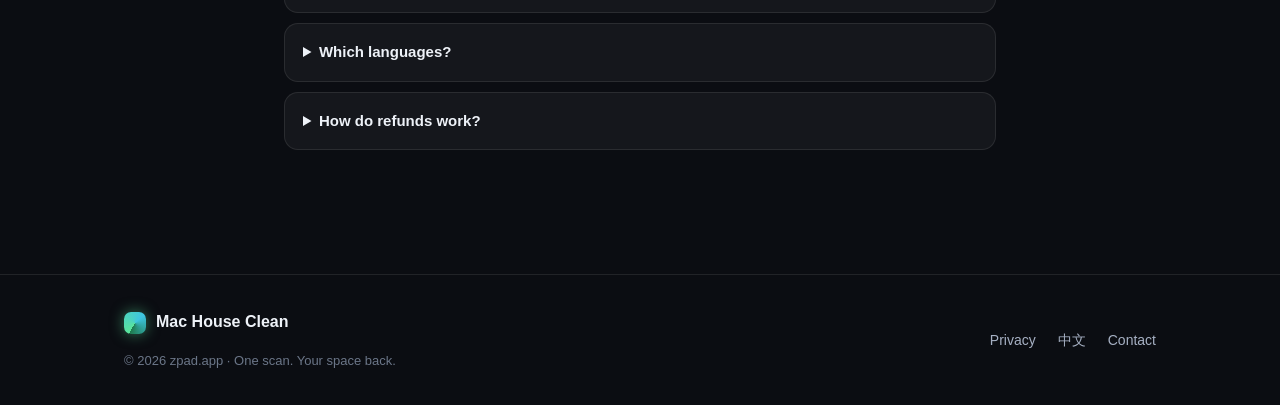
==== commit 8338c661: "site: launch price ¥6.90 / $6.90 (anchor 19.90 unchanged)" ====
--- a/en/index.html
+++ b/en/index.html
@@ -4,7 +4,7 @@
 <meta charset="UTF-8">
 <meta name="viewport" content="width=device-width, initial-scale=1.0">
 <title>Mac House Clean — One scan. Your space back.</title>
-<meta name="description" content="Mac House Clean is a safety-first macOS cleaner: junk & caches, duplicate files, app leftovers and startup items in one scan. $9.90 once, yours forever. Your data never leaves your Mac.">
+<meta name="description" content="Mac House Clean is a safety-first macOS cleaner: junk & caches, duplicate files, app leftovers and startup items in one scan. $6.90 once, yours forever. Your data never leaves your Mac.">
 <link rel="stylesheet" href="../style.css">
 <link rel="icon" href="../assets/favicon.svg" type="image/svg+xml">
 <link rel="alternate" hreflang="zh-CN" href="https://house-clean.zpad.app/">
@@ -53,7 +53,7 @@
         Get it on the Mac App Store
       </a>
       <span class="price-badge">
-        <s>$19.90</s><strong>$9.90</strong><em>Lifetime · No subscription</em>
+        <s>$19.90</s><strong>$6.90</strong><em>Lifetime · No subscription</em>
       </span>
     </div>
     <figure class="hero-shot">
@@ -146,7 +146,7 @@
     <div class="pricing-card">
       <div class="pricing-price">
         <s class="anchor">$19.90</s>
-        <span class="now">$9.90</span>
+        <span class="now">$6.90</span>
       </div>
       <p class="pricing-note">Mac App Store in-app purchase · one-time · no subscription · everything unlocked</p>
       <ul class="pricing-list">
